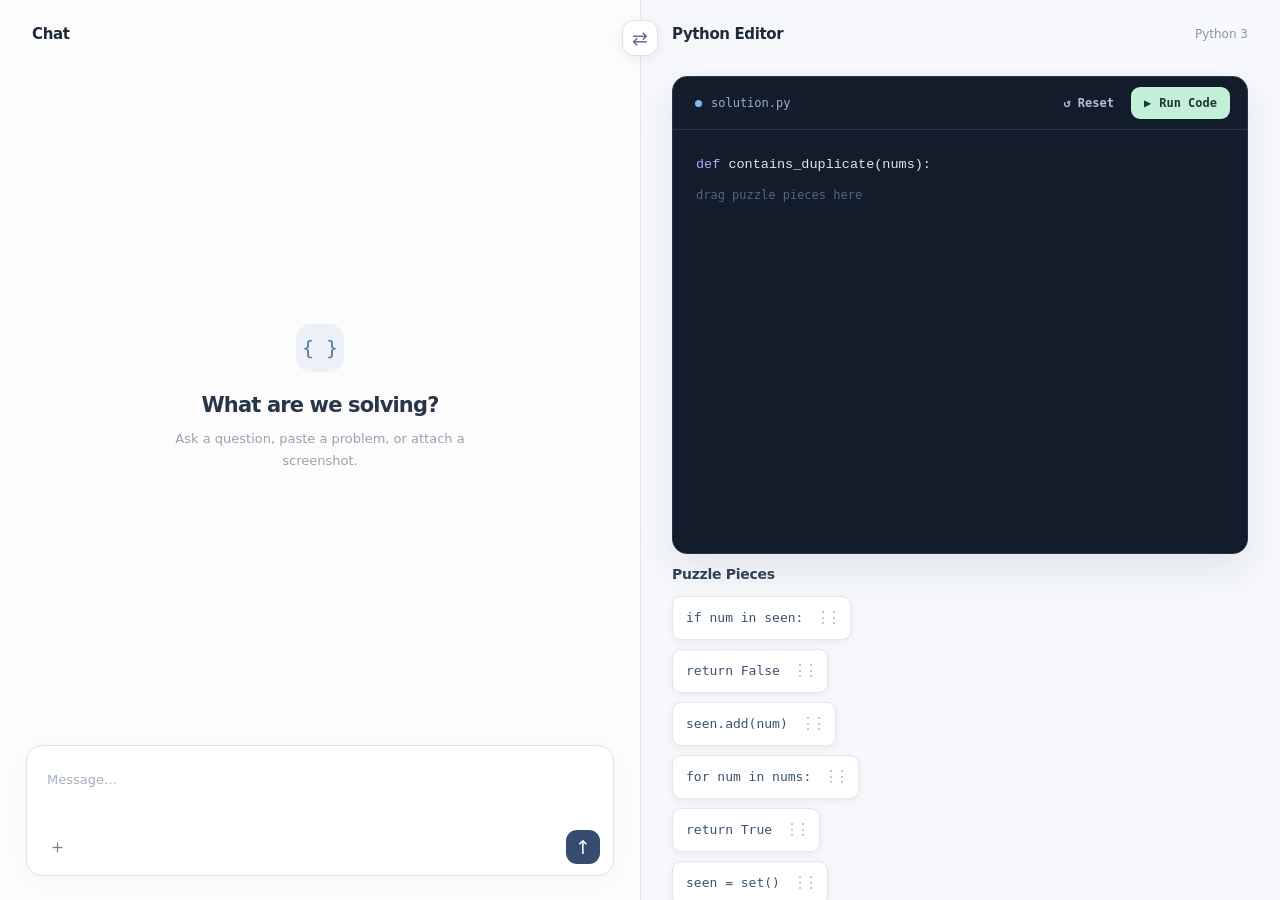
==== index.html @ e32620cf "Close the unused gap above Puzzle Pieces" ====
<!doctype html>
<html lang="en">
<head>
  <meta charset="utf-8">
  <meta name="viewport" content="width=device-width, initial-scale=1">
  <meta name="theme-color" content="#f7f8fa">
  <meta name="description" content="A minimal Python reconstruction puzzle with chat and a runnable editor.">
  <title>DSA Puzzle</title>
  <style>
    :root{font-family:Inter,ui-sans-serif,system-ui,-apple-system,BlinkMacSystemFont,"Segoe UI",sans-serif;color:#202b3a;background:#f8fafc;font-synthesis:none}
    *{box-sizing:border-box}html,body{margin:0;width:100%;height:100%;overflow:hidden}button,textarea{font:inherit}button{cursor:pointer}
    .app{position:relative;display:grid;grid-template-columns:minmax(0,1fr) minmax(0,1fr);height:100dvh;width:100%;isolation:isolate}
    .app:before{content:"";position:absolute;left:50%;top:0;bottom:0;width:1px;background:#e3e8ef;z-index:2;pointer-events:none}
    .pane{display:flex;flex-direction:column;min-height:0;min-width:0;overflow:hidden}
    .chat-pane{background:#fcfcfd;order:1}.work-pane{background:#f6f8fb;order:2}
    .app.swapped .chat-pane{order:2}.app.swapped .work-pane{order:1}
    .pane-header{height:68px;min-height:68px;display:flex;align-items:center;justify-content:space-between;padding:0 32px;gap:12px}
    .heading{font-weight:650;font-size:15px;letter-spacing:-.025em}.muted{color:#8a96a8;font-size:12px}
    .connection{display:flex;align-items:center;gap:7px;color:#97a0ad;font-size:12px}
    .connection:before{content:"";width:6px;height:6px;border-radius:50%;background:#c6ccd5}
    .swap-btn{position:absolute;top:20px;left:50%;transform:translateX(-50%);width:36px;height:36px;z-index:4;display:grid;place-items:center;background:#fff;color:#64748b;border:1px solid #dbe2ea;border-radius:12px;box-shadow:0 3px 12px #16294a12;font-size:19px;line-height:1;transition:background .15s,transform .15s}
    .swap-btn:hover{background:#eef3fb;transform:translateX(-50%) scale(1.06)}.swap-btn:focus-visible,.piece:focus-visible,.icon-btn:focus-visible,.run-btn:focus-visible{outline:3px solid #9abefa;outline-offset:3px}
    .chat-log{flex:1;min-height:0;overflow-y:auto;display:flex;flex-direction:column;padding:24px 32px 18px;gap:16px}
    .chat-empty{margin:auto;text-align:center;color:#667489;max-width:310px;padding-bottom:24px}
    .chat-empty .mark{margin:0 auto 20px;width:48px;height:48px;display:grid;place-items:center;border-radius:15px;background:#edf2f9;color:#5877a6;font-family:ui-monospace,SFMono-Regular,Consolas,monospace;font-size:20px}
    .chat-empty h1{font-size:21px;line-height:1.3;color:#293548;letter-spacing:-.04em;font-weight:650;margin:0 0 9px}.chat-empty p{margin:0;font-size:13px;line-height:1.65;color:#98a2af}
    .message{max-width:87%;align-self:flex-end;border-radius:15px 15px 4px 15px;background:#eaf0f9;padding:12px 15px;color:#26364a;font-size:13px;line-height:1.55;white-space:pre-wrap;overflow-wrap:anywhere}
    .message img{display:block;width:100%;max-width:310px;max-height:250px;object-fit:contain;border-radius:9px;margin-top:8px}
    .message img:first-child{margin-top:0}.chat-note{align-self:center;text-align:center;color:#98a3b1;font-size:12px;line-height:1.5;max-width:300px;margin-top:5px}
    .composer-wrap{padding:0 26px 24px}.composer{border:1px solid #e0e5ed;background:#fff;border-radius:16px;box-shadow:0 4px 24px #1d314a08;padding:10px}
    .composer textarea{resize:none;border:0;outline:0;background:transparent;width:100%;padding:8px 10px;min-height:64px;max-height:180px;line-height:1.6;font-size:13px;color:#263344}
    .composer textarea::placeholder{color:#a5afbd}.composer-actions{display:flex;justify-content:space-between;align-items:center;padding:0 3px 1px}
    .icon-btn{display:grid;place-items:center;border:0;background:transparent;color:#718096;width:34px;height:34px;border-radius:10px;font-size:19px}
    .icon-btn:hover{background:#f1f4f8}.send-btn{background:#364d72;color:white;border-radius:11px}.send-btn:hover{background:#2a4163}
    .attachments{display:flex;align-items:center;gap:8px;margin:0 4px 6px;font-size:12px;color:#6c7887}
    .attachment-thumb{width:32px;height:32px;object-fit:cover;border-radius:6px;border:1px solid #e0e6ef}.attachment-name{overflow:hidden;white-space:nowrap;text-overflow:ellipsis;max-width:200px}
    .remove-attachment{border:0;background:#eff2f6;color:#738196;width:23px;height:23px;border-radius:8px}
    .work-scroll{overflow-y:auto;min-height:0;flex:1;padding:8px 32px 30px}
    .editor-shell{border-radius:15px;overflow:hidden;border:1px solid #26364c;background:#121c2b;box-shadow:0 16px 36px #1c304618}
    .editor-top{height:53px;border-bottom:1px solid #283449;display:flex;align-items:center;justify-content:space-between;padding:0 17px 0 22px;color:#9eafc7;font-family:ui-monospace,SFMono-Regular,Consolas,monospace;font-size:12px}
    .editor-title{display:flex;align-items:center;gap:9px}.file-dot{width:7px;height:7px;border-radius:50%;background:#88b9e8}
    .run-btn{border:0;display:flex;align-items:center;gap:8px;background:#c4f0d9;color:#173d2b;border-radius:9px;padding:9px 13px;font-family:inherit;font-size:12px;font-weight:700}
    .run-btn:hover{background:#a6e7c5}.run-btn:disabled{opacity:.7;cursor:wait}
    .editor-area{height:clamp(300px,47vh,620px);min-height:260px;position:relative;background:#121c2b}
    .code-font{font:13.5px/26px ui-monospace,SFMono-Regular,Menlo,Consolas,"Liberation Mono",monospace;tab-size:4;letter-spacing:0}
    .highlight,.editor-input{position:absolute;inset:0;margin:0;padding:21px 23px;border:0;width:100%;height:100%;white-space:pre;overflow:auto}
    .highlight{pointer-events:none;color:#dce6f5;scrollbar-width:none}.highlight::-webkit-scrollbar{display:none}
    .editor-input{z-index:1;resize:none;background:transparent;outline:none;color:transparent;-webkit-text-fill-color:transparent;caret-color:#f8fbff;overflow-wrap:normal}
    .editor-input::selection{background:#647da67a}.editor-area.drag-over{background:#192b42}
    .editor-area.drag-over:after{content:"Drop to insert line";position:absolute;right:18px;bottom:16px;border-radius:8px;background:#35557c;color:#e9f2ff;font-size:11px;padding:7px 10px;z-index:3;pointer-events:none}
    .drop-guide{position:absolute;left:23px;right:23px;height:2px;background:#8bd9f7;box-shadow:0 0 8px #8bd9f7a0;z-index:3;pointer-events:none;display:none}
    .token-keyword{color:#b9a1fd}.token-constant{color:#f6b973}.token-function{color:#86d6ef}.token-string{color:#a7dbaf}.token-comment{color:#667c98}.token-number{color:#e5bc7d}
    .feedback{min-height:24px;margin:16px 2px 5px;color:#768397;font-size:12px;line-height:1.5;white-space:pre-wrap;overflow-wrap:anywhere}
    .feedback:empty{min-height:0;margin:0}
    .feedback.success{color:#1b825a}.feedback.failure{color:#ba5360}.feedback.loading{color:#54769a}
    .bank{margin-top:12px}.bank-heading{display:flex;align-items:baseline;gap:10px;justify-content:space-between;margin-bottom:14px}
    .bank-heading h2{font-size:14px;font-weight:650;letter-spacing:-.02em;margin:0;color:#304159}.bank-count{font-size:11px;color:#98a3b2}
    .pieces{display:flex;flex-direction:column;align-items:flex-start;gap:9px;min-height:16px}
    .piece{width:auto;max-width:100%;display:flex;align-items:center;text-align:left;gap:12px;border:1px solid #e1e7ef;background:#fff;color:#3b536f;border-radius:9px;padding:10px 13px;font:13px/22px ui-monospace,SFMono-Regular,Menlo,Consolas,monospace;box-shadow:0 2px 6px #1e2f4610;cursor:grab;transition:border-color .1s,box-shadow .1s;touch-action:manipulation}
    /* Keep drag grips toward the outer edge of the viewport as the panes swap. */
    .app:not(.swapped) .pieces .piece{flex-direction:row-reverse}
    .app.swapped .pieces .piece{flex-direction:row}
    .piece:hover{border-color:#95b1d2;box-shadow:0 3px 10px #1e2f4618}.piece:active{cursor:grabbing}.piece.dragging{opacity:.35}
    .grip{color:#b4becc;font-size:16px;letter-spacing:-5px;flex:0 0 15px}.piece-code{white-space:pre;overflow-x:auto;scrollbar-width:thin;min-width:0}
    .bank-empty{font-size:12px;color:#9aa6b5;padding:8px 0}
    @media(max-width:750px){.app{grid-template-columns:minmax(0,1fr);grid-template-rows:1fr 1fr}.app:before{top:50%;bottom:auto;left:0;right:0;width:auto;height:1px}.pane{min-height:0}.chat-pane{order:1}.work-pane{order:2}.app.swapped .chat-pane{order:2}.app.swapped .work-pane{order:1}.swap-btn{top:50%;left:50%;transform:translate(-50%,-50%);font-size:17px}.swap-btn:hover{transform:translate(-50%,-50%) scale(1.06)}.pane-header{height:52px;min-height:52px;padding:0 19px}.chat-log{padding:12px 18px}.chat-empty{padding:12px 0}.composer-wrap{padding:0 15px 13px}.composer textarea{min-height:42px}.work-scroll{padding:6px 17px 20px}.editor-area{height:260px}.connection{font-size:10px}}
    @media(prefers-reduced-motion:reduce){*{transition:none!important}}

    /* Read-only reconstruction editor; pieces are movable on mouse and touch. */
    .editor-actions{display:flex;align-items:center;gap:12px}
    .reset-btn{font-size:12px;font-weight:600;color:#b3c1d3;border:0;border-radius:8px;background:transparent;padding:8px 5px}
    .reset-btn:hover{color:#ecf3ff;background:#2b3c54}
    .editor-area{overflow:auto;overscroll-behavior:contain;touch-action:pan-y}
    .code-stack{padding:20px 23px;min-height:100%}
    .fixed-line,.assembled-line{height:30px;line-height:30px;white-space:pre}
    .fixed-line{color:#dce6f5;user-select:none}
    .assembled-line{width:max-content;max-width:none;min-width:0;padding:0 6px;border-radius:6px;cursor:grab;user-select:none;-webkit-user-select:none;-webkit-touch-callout:none;touch-action:none;color:#dce6f5;box-sizing:content-box}
    .assembled-line:hover,.assembled-line:focus-visible{background:#25374e;outline:none}
    .assembled-line:active{cursor:grabbing}
    .assembled-line.drag-source{opacity:.27}
    .assembled-line .code-text{display:inline-block;pointer-events:none}
    .editor-landing{font:12px/30px ui-monospace,SFMono-Regular,Menlo,Consolas,monospace;color:#536780;min-height:30px;user-select:none}
    .editor-landing.has-lines{color:transparent}
    .drop-guide{left:21px;right:21px;border-radius:2px;z-index:3}
    .indent-guide{position:absolute;top:0;bottom:0;width:0;border-left:2px dashed #8bd9f7;filter:drop-shadow(0 0 3px #8bd9f790);pointer-events:none;display:none;z-index:3}
    .piece{touch-action:none;user-select:none;-webkit-user-select:none;-webkit-touch-callout:none}
    .drag-ghost{position:fixed;z-index:1000;pointer-events:none;padding:7px 12px;border:1px solid #9bb6d6;border-radius:8px;background:#f8fbff;color:#334e6d;font:13px/22px ui-monospace,SFMono-Regular,Menlo,Consolas,monospace;white-space:pre;box-shadow:0 12px 30px #18283e30;max-width:85vw;overflow:hidden}
    .reset-btn:focus-visible,.assembled-line:focus-visible{outline:2px solid #a9d6fd;outline-offset:1px}
    @media(max-width:750px){.code-stack{padding:17px 16px}.editor-landing{font-size:11px}.editor-actions{gap:5px}.reset-btn{padding:7px 3px}}
  </style>
</head>
<body>
  <main class="app" id="app">
    <section class="pane chat-pane" aria-label="Chat">
      <header class="pane-header"><span class="heading">Chat</span></header>
      <div class="chat-log" id="chat-log" aria-live="polite">
        <div class="chat-empty" id="chat-empty">
          <div class="mark">{ }</div>
          <h1>What are we solving?</h1>
          <p>Ask a question, paste a problem, or attach a screenshot.</p>
        </div>
      </div>
      <div class="composer-wrap">
        <form class="composer" id="chat-form">
          <div class="attachments" id="attachments" hidden></div>
          <textarea id="chat-input" rows="2" placeholder="Message…" aria-label="Chat message"></textarea>
          <div class="composer-actions">
            <div><button type="button" class="icon-btn" id="attach-btn" aria-label="Attach an image" title="Attach an image">＋</button><input id="image-input" type="file" accept="image/*" hidden></div>
            <button class="icon-btn send-btn" type="submit" aria-label="Send message" title="Send message">↑</button>
          </div>
        </form>
      </div>
    </section>
    <section class="pane work-pane" aria-label="Python workspace">
      <header class="pane-header"><span class="heading">Python Editor</span><span class="muted">Python 3</span></header>
      <div class="work-scroll" id="work-scroll">
        <div class="editor-shell">
          <div class="editor-top">
            <span class="editor-title"><span class="file-dot"></span>solution.py</span>
            <div class="editor-actions"><button class="reset-btn" id="reset-btn" type="button" title="Return all lines to the puzzle bank">↺ Reset</button><button class="run-btn" id="run-btn" type="button"><span aria-hidden="true">▶</span> Run Code</button></div>
          </div>
          <div class="editor-area" id="editor-area" aria-label="Read-only Python puzzle assembly">
            <div class="code-stack" id="code-stack">
              <div class="fixed-line code-font" id="fixed-line"></div>
              <div class="assembled-lines" id="assembled-lines" role="list" aria-label="Placed Python lines"></div>
              <div class="editor-landing" id="editor-landing">drag puzzle pieces here</div>
            </div>
            <div class="drop-guide" id="drop-guide" aria-hidden="true"></div>
            <div class="indent-guide" id="indent-guide" aria-hidden="true"></div>
          </div>
        </div>
        <div class="feedback" id="feedback" role="status" aria-live="polite"></div>
        <section class="bank" aria-label="Puzzle pieces">
          <div class="bank-heading"><h2>Puzzle Pieces</h2></div>
          <div class="pieces" id="pieces"></div>
        </section>
      </div>
    </section>
    <button class="swap-btn" id="swap-btn" type="button" aria-label="Swap chat and editor sides" title="Swap sides">⇄</button>
  </main>
  <script>
  (function(){
    "use strict";
    var $ = function(id){return document.getElementById(id);};
    var app=$("app"), area=$("editor-area"), bank=$("pieces");
    var fixed=$("fixed-line"), board=$("assembled-lines"), landing=$("editor-landing"), guide=$("drop-guide"), indentGuide=$("indent-guide"), stack=$("code-stack");
    var feedback=$("feedback"), workScroll=$("work-scroll");
    var signature="def contains_duplicate(nums):";
    var pieces=[
      {id:0,text:"        if num in seen:"},
      {id:1,text:"    return False"},
      {id:2,text:"        seen.add(num)"},
      {id:3,text:"    for num in nums:"},
      {id:4,text:"            return True"},
      {id:5,text:"    seen = set()"}
    ];
    var placed=[], indents={}, active=null, ghost=null, scrollFrame=null, firstTouchRow=null;
    var runWorker=null, timeout=null, runId=0;
    var tests=[
      {args:[[1,2,3,1]],expected:true},
      {args:[[1,2,3,4]],expected:false},
      {args:[[]],expected:false},
      {args:[[5,5]],expected:true},
      {args:[[-1,0,-1]],expected:true},
      {args:[[0]],expected:false}
    ];
    var editor={get value(){return signature+"\n"+placed.map(function(id){return " ".repeat(4*indentLevel(id))+pieceById(id).text.trimStart();}).join("\n");}};
    function pieceById(id){return pieces.find(function(p){return p.id===id;});}
    function defaultIndent(id){return (pieceById(id).text.match(/^ */)[0].length/4)|0;}
    function indentLevel(id){return indents[id]===undefined?defaultIndent(id):indents[id];}
    function indentStep(){var rect=stack.getBoundingClientRect(),style=getComputedStyle(fixed);
      var probe=document.createElement("span");probe.textContent="    ";probe.style.font=style.font;probe.style.whiteSpace="pre";probe.style.position="absolute";probe.style.visibility="hidden";stack.appendChild(probe);var width=probe.getBoundingClientRect().width;probe.remove();return width||32.5;}
    function codeOrigin(){return stack.getBoundingClientRect().left+parseFloat(getComputedStyle(stack).paddingLeft);}
    function snappedLevel(x,offset){return Math.max(1,Math.min(8,Math.round((x-offset-codeOrigin())/indentStep())));}
    function escapeHTML(s){return String(s).replace(/[&<>"']/g,function(c){return {"&":"&amp;","<":"&lt;",">":"&gt;",'"':"&quot;","'":"&#39;"}[c];});}
    var pythonTokens=/(#[^\n]*|"(?:\\.|[^"\\])*"|'(?:\\.|[^'\\])*'|\b(?:def|return|if|else|elif|for|while|in|not|and|or|pass|import|from|as|break|continue)\b|\b(?:True|False|None)\b|\b(?:set|range|len|print|enumerate|max|min|list|dict)\b|\b\d+\b)/g;
    function colorize(src){
      var out="",pos=0,match;
      pythonTokens.lastIndex=0;
      while((match=pythonTokens.exec(src))!==null){
        out+=escapeHTML(src.slice(pos,match.index));
        var token=match[0],kind=token[0]==="#"?"comment":token[0]==="'"||token[0]==='"'?"string":/^\d/.test(token)?"number":/^(True|False|None)$/.test(token)?"constant":/^(set|range|len|print|enumerate|max|min|list|dict)$/.test(token)?"function":"keyword";
        out+='<span class="token-'+kind+'">'+escapeHTML(token)+'</span>';pos=match.index+token.length;
      }
      return out+escapeHTML(src.slice(pos));
    }
    function setFeedback(message,kind){feedback.textContent=message;feedback.className="feedback"+(kind?" "+kind:"");}
    function renderBoard(){
      fixed.innerHTML=colorize(signature);board.replaceChildren();
      placed.forEach(function(id,i){
        var piece=pieceById(id),line=document.createElement("div");
        line.className="assembled-line code-font";line.dataset.id=id;line.setAttribute("role","listitem");
        line.style.marginLeft=(4*indentLevel(id))+"ch";
        line.setAttribute("tabindex","0");line.setAttribute("aria-label","Python line "+(i+1)+": "+piece.text.trim()+". Drag to reorder and adjust indentation, right click or press Delete to return to bank.");
        var content=document.createElement("span");content.className="code-text";content.innerHTML=colorize(piece.text.trimStart());
        line.appendChild(content);
        line.addEventListener("pointerdown",function(e){prepareDrag(e,"editor",id);});
        line.addEventListener("contextmenu",function(e){e.preventDefault();cancelDrag();returnPiece(id);});
        line.addEventListener("keydown",function(e){
          var index=placed.indexOf(id);
          if(e.key==="Delete"||e.key==="Backspace"){e.preventDefault();returnPiece(id);}
          else if(e.key==="ArrowUp"&&index>0){e.preventDefault();movePiece(id,index-1);focusPiece(id);}
          else if(e.key==="ArrowDown"&&index<placed.length-1){e.preventDefault();movePiece(id,index+1);focusPiece(id);}
        });
        board.appendChild(line);
      });
      landing.classList.toggle("has-lines",placed.length>0);
      bank.replaceChildren();
      var remaining=pieces.filter(function(p){return !placed.includes(p.id);});
      remaining.forEach(function(piece){
        var btn=document.createElement("button");btn.type="button";btn.className="piece";
        btn.setAttribute("aria-label","Drag "+piece.text.trim()+" into the editor");
        var grip=document.createElement("span");grip.className="grip";grip.textContent="⋮⋮";grip.setAttribute("aria-hidden","true");
        var label=document.createElement("span");label.className="piece-code";label.textContent=piece.text.trimStart();
        btn.append(grip,label);
        btn.addEventListener("pointerdown",function(e){prepareDrag(e,"bank",piece.id);});
        // Placement requires a drag (mouse) or touch-and-hold drag (mobile).
        bank.appendChild(btn);
      });
    }
    function focusPiece(id){var line=board.querySelector('[data-id="'+id+'"]');if(line)line.focus();}
    function movePiece(id,index,level){
      var had=placed.includes(id),rest=placed.filter(function(p){return p!==id;});
      if(!had&&rest.length===placed.length&& !pieces.some(function(p){return p.id===id;}))return;
      rest.splice(Math.max(0,Math.min(index,rest.length)),0,id);
      placed=rest;if(level!==undefined)indents[id]=level;renderBoard();setFeedback("","");
    }
    function returnPiece(id){
      if(!placed.includes(id))return;
      placed=placed.filter(function(p){return p!==id;});delete indents[id];renderBoard();setFeedback("","");
    }
    function resetPuzzle(){
      cancelDrag();
      if(runWorker){runWorker.terminate();runWorker=null;clearTimeout(timeout);runId++;$("run-btn").disabled=false;$("run-btn").textContent="▶ Run Code";}
      placed=[];indents={};renderBoard();setFeedback("All pieces returned to the bank.","");
    }
    function over(element,x,y){
      var r=element.getBoundingClientRect();return x>=r.left&&x<=r.right&&y>=r.top&&y<=r.bottom;
    }
    function insertIndex(y,excludingId){
      var rows=Array.from(board.children).filter(function(el){return Number(el.dataset.id)!==excludingId;});
      var index=0;for(var i=0;i<rows.length;i++){var r=rows[i].getBoundingClientRect();if(y>=r.top+r.height/2)index++;}
      return index;
    }
    function hideGuides(){
      guide.style.display="none";indentGuide.style.display="none";area.classList.remove("drag-over");
    }
    function showGuide(y,source,id){
      if(!over(area,active.x,active.y)){hideGuides();return;}
      var index=insertIndex(y,source==="editor"?id:null);
      var rows=Array.from(board.children).filter(function(el){return Number(el.dataset.id)!==(source==="editor"?id:null);});
      var anchor=rows[index];
      var top=anchor?anchor.getBoundingClientRect().top:rows.length?rows[rows.length-1].getBoundingClientRect().bottom:fixed.getBoundingClientRect().bottom;
      var rect=area.getBoundingClientRect();
      var level=snappedLevel(active.x,active.grabOffset);
      var targetX=codeOrigin()+level*indentStep();
      /* Both guides intersect exactly at the snapped column and insertion row. */
      guide.style.top=(top-rect.top+area.scrollTop)+"px";
      guide.style.left=(targetX-rect.left+area.scrollLeft)+"px";
      guide.style.right="10px";guide.style.display="block";
      indentGuide.style.left=(targetX-rect.left+area.scrollLeft)+"px";
      indentGuide.style.display="block";
      area.classList.add("drag-over");
    }
    function updateGhost(){
      if(!active||!active.started)return;
      ghost.style.left=(active.x-active.grabOffset)+"px";
      ghost.style.top=(active.y-12)+"px";
      showGuide(active.y,active.source,active.id);
    }
    function dragAutoscroll(){
      scrollFrame=null;if(!active||!active.started)return;
      var r=workScroll.getBoundingClientRect(),y=active.y;
      if(y>=r.top&&y<r.top+56)workScroll.scrollTop-=12;
      else if(y<=r.bottom&&y>r.bottom-56)workScroll.scrollTop+=12;
      updateGhost();scrollFrame=requestAnimationFrame(dragAutoscroll);
    }
    function beginDrag(){
      if(!active||active.started)return;
      active.started=true;ghost=document.createElement("div");ghost.className="drag-ghost";
      ghost.textContent=pieceById(active.id).text.trimStart();document.body.appendChild(ghost);
      if(active.source==="editor"){var src=board.querySelector('[data-id="'+active.id+'"]');if(src)src.classList.add("drag-source");}
      updateGhost();scrollFrame=requestAnimationFrame(dragAutoscroll);
    }
    function cancelDrag(){
      if(active&&active.timer)clearTimeout(active.timer);
      active=null;if(scrollFrame!==null){cancelAnimationFrame(scrollFrame);scrollFrame=null;}
      if(ghost){ghost.remove();ghost=null;}
      board.querySelectorAll(".drag-source").forEach(function(el){el.classList.remove("drag-source");});
      hideGuides();
    }
    function prepareDrag(e,source,id){
      if(e.button!==0||e.isPrimary===false||active)return;
      if(e.pointerType==="mouse")e.preventDefault();
      var grabOffset;
      if(source==="editor"){grabOffset=e.clientX-e.currentTarget.getBoundingClientRect().left;}
      else{
        var label=e.currentTarget.querySelector(".piece-code");
        grabOffset=e.clientX-label.getBoundingClientRect().left;
      }
      var width=pieceById(id).text.trimStart().length*(indentStep()/4);
      grabOffset=Math.max(0,Math.min(width,grabOffset));
      active={pointerId:e.pointerId,source:source,id:id,pointerType:e.pointerType,grabOffset:grabOffset,
        sx:e.clientX,sy:e.clientY,x:e.clientX,y:e.clientY,started:false,timer:null};
      if(e.currentTarget.setPointerCapture)try{e.currentTarget.setPointerCapture(e.pointerId);}catch(_){}
      if(e.pointerType==="touch")active.timer=setTimeout(function(){beginDrag();},180);
    }
    window.addEventListener("pointermove",function(e){
      if(!active||e.pointerId!==active.pointerId)return;
      active.x=e.clientX;active.y=e.clientY;
      var distance=Math.hypot(e.clientX-active.sx,e.clientY-active.sy);
      if(!active.started){
        if(active.pointerType==="touch"&&distance>14){cancelDrag();return;}
        if(active.pointerType!=="touch"&&distance>4)beginDrag();
      }
      if(active&&active.started){e.preventDefault();updateGhost();}
    },{passive:false});
    window.addEventListener("pointerup",function(e){
      if(!active||e.pointerId!==active.pointerId)return;
      var snapshot=active,wasDragging=snapshot.started,x=e.clientX,y=e.clientY;
      var inEditor=over(area,x,y),inBank=over(bank,x,y);
      var index=inEditor?insertIndex(y,snapshot.source==="editor"?snapshot.id:null):null;
      var level=inEditor?snappedLevel(x,snapshot.grabOffset):null;
      cancelDrag();
      if(!wasDragging)return;
      if(inEditor)movePiece(snapshot.id,index,level);
      else if(snapshot.source==="editor"&&inBank)returnPiece(snapshot.id);
    });
    window.addEventListener("pointercancel",function(e){if(active&&e.pointerId===active.pointerId)cancelDrag();});
    window.addEventListener("blur",cancelDrag);
    /* Two-finger tap anywhere with the first finger resting on a placed line returns that line. */
    document.addEventListener("touchstart",function(e){
      if(e.touches.length===1){
        var t=e.touches[0],el=document.elementFromPoint(t.clientX,t.clientY);
        var row=el&&el.closest(".assembled-line");
        firstTouchRow=row?Number(row.dataset.id):null;
      }else if(e.touches.length>=2&&firstTouchRow!==null){
        var id=firstTouchRow;firstTouchRow=null;cancelDrag();returnPiece(id);e.preventDefault();
      }
    },{capture:true,passive:false});
    document.addEventListener("touchend",function(e){if(e.touches.length===0)firstTouchRow=null;},{passive:true});
    $("reset-btn").addEventListener("click",resetPuzzle);
    $("swap-btn").addEventListener("click",function(){app.classList.toggle("swapped");});
    renderBoard();
    var pendingImage=null, pendingURL=null;
    var imageInput=$("image-input"),attachments=$("attachments");
    $("attach-btn").addEventListener("click",function(){imageInput.click();});
    imageInput.addEventListener("change",function(){
      var file=imageInput.files&&imageInput.files[0];if(!file)return;
      if(!file.type.startsWith("image/")){setFeedback("Please choose an image file.","failure");return;}
      if(pendingURL)URL.revokeObjectURL(pendingURL);
      pendingImage=file;pendingURL=URL.createObjectURL(file);
      attachments.hidden=false;attachments.replaceChildren();
      var thumb=document.createElement("img");thumb.src=pendingURL;thumb.alt="Attached image";thumb.className="attachment-thumb";
      var name=document.createElement("span");name.className="attachment-name";name.textContent=file.name;
      var remove=document.createElement("button");remove.type="button";remove.className="remove-attachment";remove.textContent="×";remove.setAttribute("aria-label","Remove image");
      remove.addEventListener("click",function(){clearAttachment();});
      attachments.append(thumb,name,remove);
    });
    function clearAttachment(){pendingImage=null;pendingURL=null;imageInput.value="";attachments.replaceChildren();attachments.hidden=true;}
    var input=$("chat-input"),chat=$("chat-log"),notified=false;
    input.addEventListener("keydown",function(e){if(e.key==="Enter"&&!e.shiftKey){e.preventDefault();$("chat-form").requestSubmit();}});
    $("chat-form").addEventListener("submit",function(e){
      e.preventDefault();var text=input.value.trim();if(!text&&!pendingImage)return;
      $("chat-empty")?.remove();
      var bubble=document.createElement("div");bubble.className="message";
      if(text){var body=document.createElement("div");body.textContent=text;bubble.appendChild(body);}
      if(pendingImage){var photo=document.createElement("img");photo.src=pendingURL;photo.alt=pendingImage.name;bubble.appendChild(photo);}
      chat.appendChild(bubble);input.value="";clearAttachment();
      if(!notified){var note=document.createElement("p");note.className="chat-note";note.textContent="Chat is a placeholder. AI responses will work after the API is connected.";chat.appendChild(note);notified=true;}
      chat.scrollTop=chat.scrollHeight;input.focus();
    });
    function runCode(){
      if(runWorker)return;
      var button=$("run-btn");button.disabled=true;button.textContent="Running…";setFeedback("Starting Python. The first run may download its runtime.","loading");
      var id=++runId,worker;
      try{worker=new Worker("./game/py-worker.js");}catch(err){button.disabled=false;button.textContent="▶ Run Code";setFeedback("Could not start Python. Open the app on GitHub Pages over HTTPS.","failure");return;}
      runWorker=worker;
      function finish(){
        if(runWorker!==worker)return false;
        clearTimeout(timeout);worker.terminate();runWorker=null;button.disabled=false;button.textContent="▶ Run Code";return true;
      }
      timeout=setTimeout(function(){if(finish())setFeedback("Execution timed out. Check for an infinite loop, or retry after the runtime loads.","failure");},60000);
      worker.onerror=function(){if(finish())setFeedback("Python could not load. Check your connection and use the hosted HTTPS version.","failure");};
      worker.onmessage=function(e){
        if(e.data.id!==id||!finish())return;
        if(!e.data.ok){setFeedback("Runtime error: "+e.data.error,"failure");return;}
        var output=e.data.output;
        if(output.error){setFeedback(output.error,"failure");return;}
        var passed=0,firstFailure=null;
        tests.forEach(function(test,i){
          var got=output.results[i]||{value:null,error:"No result"};
          var ok=!got.error&&JSON.stringify(got.value)===JSON.stringify(test.expected);
          if(ok)passed++;
          else if(!firstFailure)firstFailure="Input: "+JSON.stringify(test.args)+"\nExpected: "+JSON.stringify(test.expected)+"\nReceived: "+(got.error||JSON.stringify(got.value));
        });
        if(passed===tests.length)setFeedback("✓ All "+tests.length+" tests passed.","success");
        else setFeedback(passed+"/"+tests.length+" tests passed.\n"+firstFailure,"failure");
      };
      worker.postMessage({id:id,code:editor.value,fn:"contains_duplicate",tests:tests.map(function(t){return {args:t.args};})});
    }
    $("run-btn").addEventListener("click",runCode);

  })();
  </script>
</body>
</html>
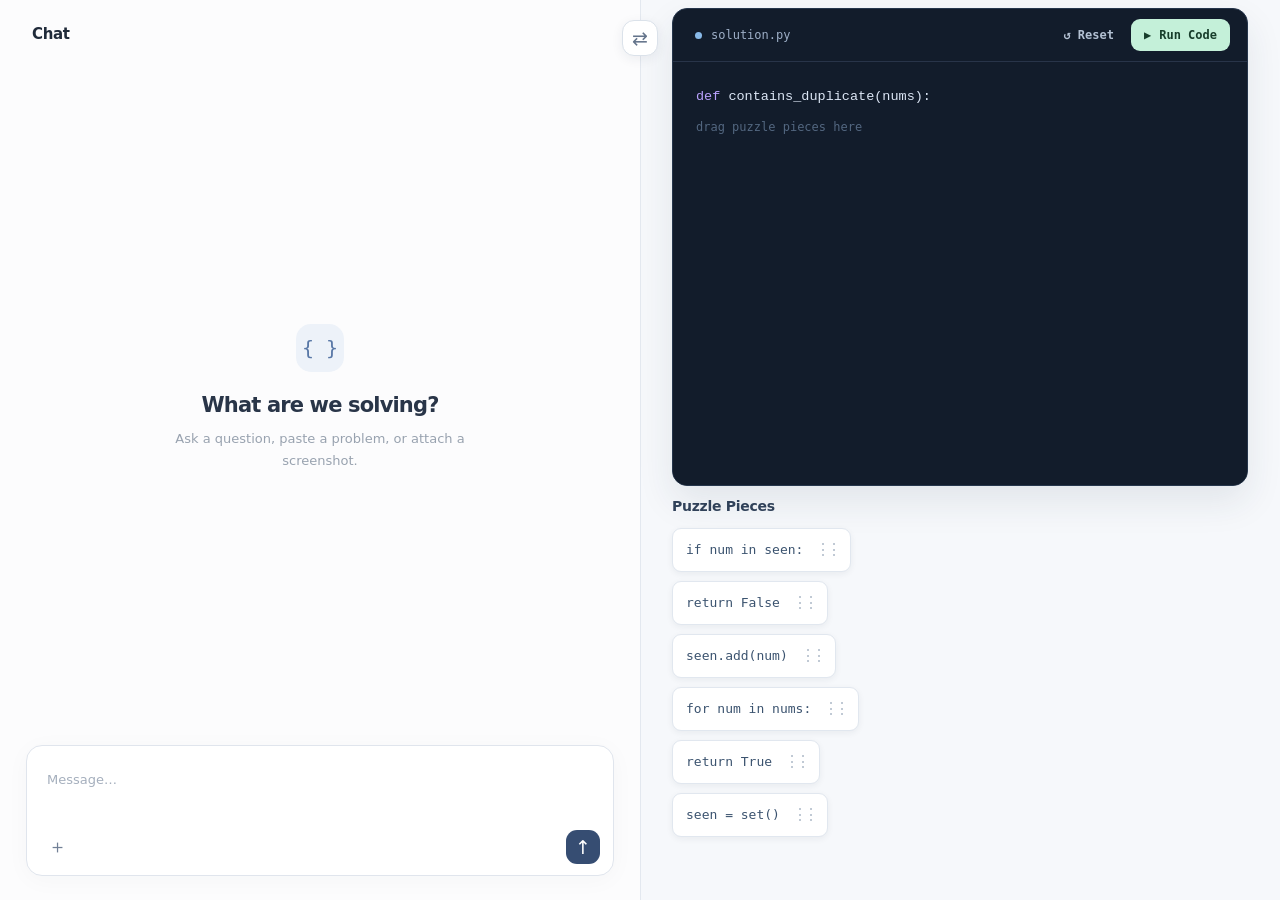
==== commit 0206f4c0: "Remove the header above the Python editor" ====
--- a/index.html
+++ b/index.html
@@ -112,7 +112,6 @@
       </div>
     </section>
     <section class="pane work-pane" aria-label="Python workspace">
-      <header class="pane-header"><span class="heading">Python Editor</span><span class="muted">Python 3</span></header>
       <div class="work-scroll" id="work-scroll">
         <div class="editor-shell">
           <div class="editor-top">
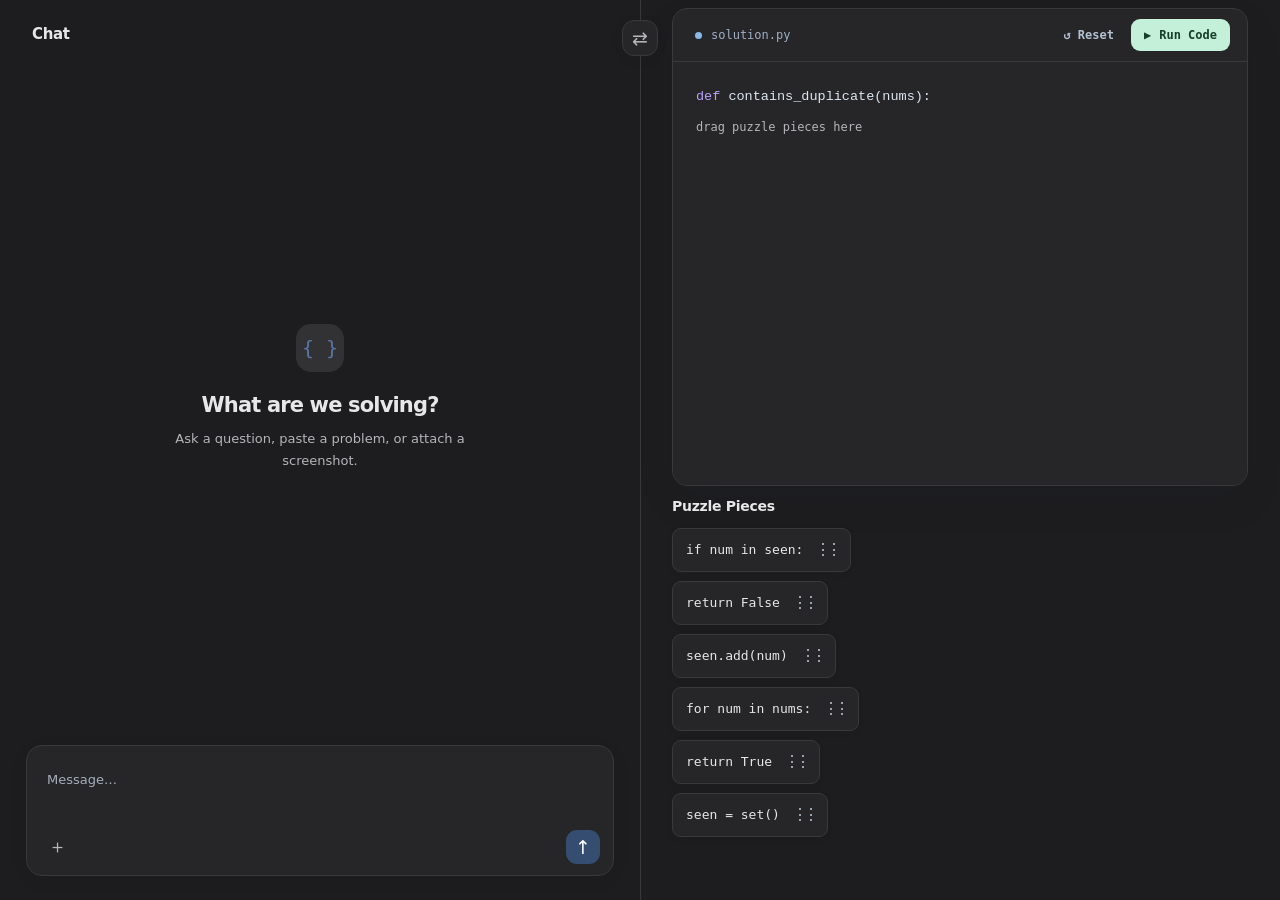
==== commit 083d8da4: "Use charcoal backgrounds throughout the puzzle workspace" ====
--- a/index.html
+++ b/index.html
@@ -3,60 +3,60 @@
 <head>
   <meta charset="utf-8">
   <meta name="viewport" content="width=device-width, initial-scale=1">
-  <meta name="theme-color" content="#f7f8fa">
+  <meta name="theme-color" content="#1d1c1e">
   <meta name="description" content="A minimal Python reconstruction puzzle with chat and a runnable editor.">
   <title>DSA Puzzle</title>
   <style>
-    :root{font-family:Inter,ui-sans-serif,system-ui,-apple-system,BlinkMacSystemFont,"Segoe UI",sans-serif;color:#202b3a;background:#f8fafc;font-synthesis:none}
+    :root{color-scheme:dark;font-family:Inter,ui-sans-serif,system-ui,-apple-system,BlinkMacSystemFont,"Segoe UI",sans-serif;color:#e7e6e8;background:#1d1c1e;font-synthesis:none}
     *{box-sizing:border-box}html,body{margin:0;width:100%;height:100%;overflow:hidden}button,textarea{font:inherit}button{cursor:pointer}
     .app{position:relative;display:grid;grid-template-columns:minmax(0,1fr) minmax(0,1fr);height:100dvh;width:100%;isolation:isolate}
-    .app:before{content:"";position:absolute;left:50%;top:0;bottom:0;width:1px;background:#e3e8ef;z-index:2;pointer-events:none}
+    .app:before{content:"";position:absolute;left:50%;top:0;bottom:0;width:1px;background:#393939;z-index:2;pointer-events:none}
     .pane{display:flex;flex-direction:column;min-height:0;min-width:0;overflow:hidden}
-    .chat-pane{background:#fcfcfd;order:1}.work-pane{background:#f6f8fb;order:2}
+    .chat-pane{background:#1d1c1e;order:1}.work-pane{background:#1d1c1e;order:2}
     .app.swapped .chat-pane{order:2}.app.swapped .work-pane{order:1}
     .pane-header{height:68px;min-height:68px;display:flex;align-items:center;justify-content:space-between;padding:0 32px;gap:12px}
     .heading{font-weight:650;font-size:15px;letter-spacing:-.025em}.muted{color:#8a96a8;font-size:12px}
     .connection{display:flex;align-items:center;gap:7px;color:#97a0ad;font-size:12px}
     .connection:before{content:"";width:6px;height:6px;border-radius:50%;background:#c6ccd5}
-    .swap-btn{position:absolute;top:20px;left:50%;transform:translateX(-50%);width:36px;height:36px;z-index:4;display:grid;place-items:center;background:#fff;color:#64748b;border:1px solid #dbe2ea;border-radius:12px;box-shadow:0 3px 12px #16294a12;font-size:19px;line-height:1;transition:background .15s,transform .15s}
-    .swap-btn:hover{background:#eef3fb;transform:translateX(-50%) scale(1.06)}.swap-btn:focus-visible,.piece:focus-visible,.icon-btn:focus-visible,.run-btn:focus-visible{outline:3px solid #9abefa;outline-offset:3px}
+    .swap-btn{position:absolute;top:20px;left:50%;transform:translateX(-50%);width:36px;height:36px;z-index:4;display:grid;place-items:center;background:#262527;color:#b7b5b9;border:1px solid #393939;border-radius:12px;box-shadow:0 3px 12px #16294a12;font-size:19px;line-height:1;transition:background .15s,transform .15s}
+    .swap-btn:hover{background:#323133;transform:translateX(-50%) scale(1.06)}.swap-btn:focus-visible,.piece:focus-visible,.icon-btn:focus-visible,.run-btn:focus-visible{outline:3px solid #9abefa;outline-offset:3px}
     .chat-log{flex:1;min-height:0;overflow-y:auto;display:flex;flex-direction:column;padding:24px 32px 18px;gap:16px}
-    .chat-empty{margin:auto;text-align:center;color:#667489;max-width:310px;padding-bottom:24px}
-    .chat-empty .mark{margin:0 auto 20px;width:48px;height:48px;display:grid;place-items:center;border-radius:15px;background:#edf2f9;color:#5877a6;font-family:ui-monospace,SFMono-Regular,Consolas,monospace;font-size:20px}
-    .chat-empty h1{font-size:21px;line-height:1.3;color:#293548;letter-spacing:-.04em;font-weight:650;margin:0 0 9px}.chat-empty p{margin:0;font-size:13px;line-height:1.65;color:#98a2af}
-    .message{max-width:87%;align-self:flex-end;border-radius:15px 15px 4px 15px;background:#eaf0f9;padding:12px 15px;color:#26364a;font-size:13px;line-height:1.55;white-space:pre-wrap;overflow-wrap:anywhere}
+    .chat-empty{margin:auto;text-align:center;color:#b7b5b9;max-width:310px;padding-bottom:24px}
+    .chat-empty .mark{margin:0 auto 20px;width:48px;height:48px;display:grid;place-items:center;border-radius:15px;background:#323133;color:#5877a6;font-family:ui-monospace,SFMono-Regular,Consolas,monospace;font-size:20px}
+    .chat-empty h1{font-size:21px;line-height:1.3;color:#e7e6e8;letter-spacing:-.04em;font-weight:650;margin:0 0 9px}.chat-empty p{margin:0;font-size:13px;line-height:1.65;color:#b7b5b9}
+    .message{max-width:87%;align-self:flex-end;border-radius:15px 15px 4px 15px;background:#323133;padding:12px 15px;color:#e7e6e8;font-size:13px;line-height:1.55;white-space:pre-wrap;overflow-wrap:anywhere}
     .message img{display:block;width:100%;max-width:310px;max-height:250px;object-fit:contain;border-radius:9px;margin-top:8px}
-    .message img:first-child{margin-top:0}.chat-note{align-self:center;text-align:center;color:#98a3b1;font-size:12px;line-height:1.5;max-width:300px;margin-top:5px}
-    .composer-wrap{padding:0 26px 24px}.composer{border:1px solid #e0e5ed;background:#fff;border-radius:16px;box-shadow:0 4px 24px #1d314a08;padding:10px}
-    .composer textarea{resize:none;border:0;outline:0;background:transparent;width:100%;padding:8px 10px;min-height:64px;max-height:180px;line-height:1.6;font-size:13px;color:#263344}
+    .message img:first-child{margin-top:0}.chat-note{align-self:center;text-align:center;color:#b7b5b9;font-size:12px;line-height:1.5;max-width:300px;margin-top:5px}
+    .composer-wrap{padding:0 26px 24px}.composer{border:1px solid #393939;background:#262527;border-radius:16px;box-shadow:0 4px 24px #1d314a08;padding:10px}
+    .composer textarea{resize:none;border:0;outline:0;background:transparent;width:100%;padding:8px 10px;min-height:64px;max-height:180px;line-height:1.6;font-size:13px;color:#e7e6e8}
     .composer textarea::placeholder{color:#a5afbd}.composer-actions{display:flex;justify-content:space-between;align-items:center;padding:0 3px 1px}
-    .icon-btn{display:grid;place-items:center;border:0;background:transparent;color:#718096;width:34px;height:34px;border-radius:10px;font-size:19px}
-    .icon-btn:hover{background:#f1f4f8}.send-btn{background:#364d72;color:white;border-radius:11px}.send-btn:hover{background:#2a4163}
-    .attachments{display:flex;align-items:center;gap:8px;margin:0 4px 6px;font-size:12px;color:#6c7887}
-    .attachment-thumb{width:32px;height:32px;object-fit:cover;border-radius:6px;border:1px solid #e0e6ef}.attachment-name{overflow:hidden;white-space:nowrap;text-overflow:ellipsis;max-width:200px}
-    .remove-attachment{border:0;background:#eff2f6;color:#738196;width:23px;height:23px;border-radius:8px}
+    .icon-btn{display:grid;place-items:center;border:0;background:transparent;color:#b7b5b9;width:34px;height:34px;border-radius:10px;font-size:19px}
+    .icon-btn:hover{background:#323133}.send-btn{background:#364d72;color:white;border-radius:11px}.send-btn:hover{background:#2a4163}
+    .attachments{display:flex;align-items:center;gap:8px;margin:0 4px 6px;font-size:12px;color:#b7b5b9}
+    .attachment-thumb{width:32px;height:32px;object-fit:cover;border-radius:6px;border:1px solid #393939}.attachment-name{overflow:hidden;white-space:nowrap;text-overflow:ellipsis;max-width:200px}
+    .remove-attachment{border:0;background:#323133;color:#b7b5b9;width:23px;height:23px;border-radius:8px}
     .work-scroll{overflow-y:auto;min-height:0;flex:1;padding:8px 32px 30px}
-    .editor-shell{border-radius:15px;overflow:hidden;border:1px solid #26364c;background:#121c2b;box-shadow:0 16px 36px #1c304618}
-    .editor-top{height:53px;border-bottom:1px solid #283449;display:flex;align-items:center;justify-content:space-between;padding:0 17px 0 22px;color:#9eafc7;font-family:ui-monospace,SFMono-Regular,Consolas,monospace;font-size:12px}
+    .editor-shell{border-radius:15px;overflow:hidden;border:1px solid #393939;background:#262527;box-shadow:0 16px 36px #1c304618}
+    .editor-top{height:53px;border-bottom:1px solid #393939;display:flex;align-items:center;justify-content:space-between;padding:0 17px 0 22px;color:#9eafc7;font-family:ui-monospace,SFMono-Regular,Consolas,monospace;font-size:12px}
     .editor-title{display:flex;align-items:center;gap:9px}.file-dot{width:7px;height:7px;border-radius:50%;background:#88b9e8}
     .run-btn{border:0;display:flex;align-items:center;gap:8px;background:#c4f0d9;color:#173d2b;border-radius:9px;padding:9px 13px;font-family:inherit;font-size:12px;font-weight:700}
     .run-btn:hover{background:#a6e7c5}.run-btn:disabled{opacity:.7;cursor:wait}
-    .editor-area{height:clamp(300px,47vh,620px);min-height:260px;position:relative;background:#121c2b}
+    .editor-area{height:clamp(300px,47vh,620px);min-height:260px;position:relative;background:#262527}
     .code-font{font:13.5px/26px ui-monospace,SFMono-Regular,Menlo,Consolas,"Liberation Mono",monospace;tab-size:4;letter-spacing:0}
     .highlight,.editor-input{position:absolute;inset:0;margin:0;padding:21px 23px;border:0;width:100%;height:100%;white-space:pre;overflow:auto}
     .highlight{pointer-events:none;color:#dce6f5;scrollbar-width:none}.highlight::-webkit-scrollbar{display:none}
     .editor-input{z-index:1;resize:none;background:transparent;outline:none;color:transparent;-webkit-text-fill-color:transparent;caret-color:#f8fbff;overflow-wrap:normal}
-    .editor-input::selection{background:#647da67a}.editor-area.drag-over{background:#192b42}
+    .editor-input::selection{background:#647da67a}.editor-area.drag-over{background:#323133}
     .editor-area.drag-over:after{content:"Drop to insert line";position:absolute;right:18px;bottom:16px;border-radius:8px;background:#35557c;color:#e9f2ff;font-size:11px;padding:7px 10px;z-index:3;pointer-events:none}
     .drop-guide{position:absolute;left:23px;right:23px;height:2px;background:#8bd9f7;box-shadow:0 0 8px #8bd9f7a0;z-index:3;pointer-events:none;display:none}
     .token-keyword{color:#b9a1fd}.token-constant{color:#f6b973}.token-function{color:#86d6ef}.token-string{color:#a7dbaf}.token-comment{color:#667c98}.token-number{color:#e5bc7d}
-    .feedback{min-height:24px;margin:16px 2px 5px;color:#768397;font-size:12px;line-height:1.5;white-space:pre-wrap;overflow-wrap:anywhere}
+    .feedback{min-height:24px;margin:16px 2px 5px;color:#b7b5b9;font-size:12px;line-height:1.5;white-space:pre-wrap;overflow-wrap:anywhere}
     .feedback:empty{min-height:0;margin:0}
-    .feedback.success{color:#1b825a}.feedback.failure{color:#ba5360}.feedback.loading{color:#54769a}
+    .feedback.success{color:#89d9b0}.feedback.failure{color:#fa98a3}.feedback.loading{color:#9bbdec}
     .bank{margin-top:12px}.bank-heading{display:flex;align-items:baseline;gap:10px;justify-content:space-between;margin-bottom:14px}
-    .bank-heading h2{font-size:14px;font-weight:650;letter-spacing:-.02em;margin:0;color:#304159}.bank-count{font-size:11px;color:#98a3b2}
+    .bank-heading h2{font-size:14px;font-weight:650;letter-spacing:-.02em;margin:0;color:#e7e6e8}.bank-count{font-size:11px;color:#98a3b2}
     .pieces{display:flex;flex-direction:column;align-items:flex-start;gap:9px;min-height:16px}
-    .piece{width:auto;max-width:100%;display:flex;align-items:center;text-align:left;gap:12px;border:1px solid #e1e7ef;background:#fff;color:#3b536f;border-radius:9px;padding:10px 13px;font:13px/22px ui-monospace,SFMono-Regular,Menlo,Consolas,monospace;box-shadow:0 2px 6px #1e2f4610;cursor:grab;transition:border-color .1s,box-shadow .1s;touch-action:manipulation}
+    .piece{width:auto;max-width:100%;display:flex;align-items:center;text-align:left;gap:12px;border:1px solid #393939;background:#262527;color:#e7e6e8;border-radius:9px;padding:10px 13px;font:13px/22px ui-monospace,SFMono-Regular,Menlo,Consolas,monospace;box-shadow:0 2px 6px #1e2f4610;cursor:grab;transition:border-color .1s,box-shadow .1s;touch-action:manipulation}
     /* Keep drag grips toward the outer edge of the viewport as the panes swap. */
     .app:not(.swapped) .pieces .piece{flex-direction:row-reverse}
     .app.swapped .pieces .piece{flex-direction:row}
@@ -69,22 +69,22 @@
     /* Read-only reconstruction editor; pieces are movable on mouse and touch. */
     .editor-actions{display:flex;align-items:center;gap:12px}
     .reset-btn{font-size:12px;font-weight:600;color:#b3c1d3;border:0;border-radius:8px;background:transparent;padding:8px 5px}
-    .reset-btn:hover{color:#ecf3ff;background:#2b3c54}
+    .reset-btn:hover{color:#ecf3ff;background:#323133}
     .editor-area{overflow:auto;overscroll-behavior:contain;touch-action:pan-y}
     .code-stack{padding:20px 23px;min-height:100%}
     .fixed-line,.assembled-line{height:30px;line-height:30px;white-space:pre}
     .fixed-line{color:#dce6f5;user-select:none}
     .assembled-line{width:max-content;max-width:none;min-width:0;padding:0 6px;border-radius:6px;cursor:grab;user-select:none;-webkit-user-select:none;-webkit-touch-callout:none;touch-action:none;color:#dce6f5;box-sizing:content-box}
-    .assembled-line:hover,.assembled-line:focus-visible{background:#25374e;outline:none}
+    .assembled-line:hover,.assembled-line:focus-visible{background:#323133;outline:none}
     .assembled-line:active{cursor:grabbing}
     .assembled-line.drag-source{opacity:.27}
     .assembled-line .code-text{display:inline-block;pointer-events:none}
-    .editor-landing{font:12px/30px ui-monospace,SFMono-Regular,Menlo,Consolas,monospace;color:#536780;min-height:30px;user-select:none}
+    .editor-landing{font:12px/30px ui-monospace,SFMono-Regular,Menlo,Consolas,monospace;color:#b7b5b9;min-height:30px;user-select:none}
     .editor-landing.has-lines{color:transparent}
     .drop-guide{left:21px;right:21px;border-radius:2px;z-index:3}
     .indent-guide{position:absolute;top:0;bottom:0;width:0;border-left:2px dashed #8bd9f7;filter:drop-shadow(0 0 3px #8bd9f790);pointer-events:none;display:none;z-index:3}
     .piece{touch-action:none;user-select:none;-webkit-user-select:none;-webkit-touch-callout:none}
-    .drag-ghost{position:fixed;z-index:1000;pointer-events:none;padding:7px 12px;border:1px solid #9bb6d6;border-radius:8px;background:#f8fbff;color:#334e6d;font:13px/22px ui-monospace,SFMono-Regular,Menlo,Consolas,monospace;white-space:pre;box-shadow:0 12px 30px #18283e30;max-width:85vw;overflow:hidden}
+    .drag-ghost{position:fixed;z-index:1000;pointer-events:none;padding:7px 12px;border:1px solid #9bb6d6;border-radius:8px;background:#323133;color:#e7e6e8;font:13px/22px ui-monospace,SFMono-Regular,Menlo,Consolas,monospace;white-space:pre;box-shadow:0 12px 30px #18283e30;max-width:85vw;overflow:hidden}
     .reset-btn:focus-visible,.assembled-line:focus-visible{outline:2px solid #a9d6fd;outline-offset:1px}
     @media(max-width:750px){.code-stack{padding:17px 16px}.editor-landing{font-size:11px}.editor-actions{gap:5px}.reset-btn{padding:7px 3px}}
   </style>
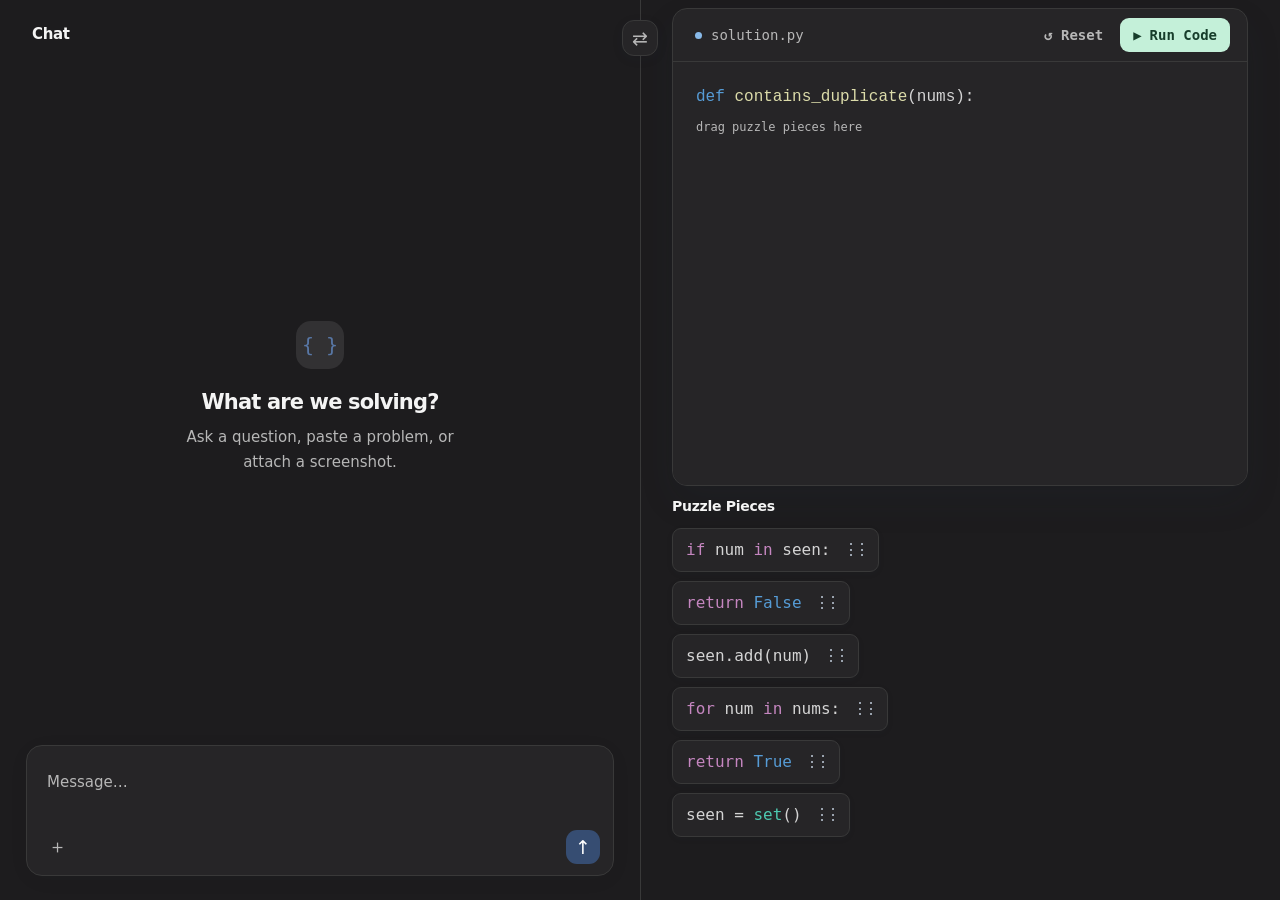
==== commit b92e1a45: "Match reference typography and Python colors across puzzle pieces" ====
--- a/index.html
+++ b/index.html
@@ -7,7 +7,7 @@
   <meta name="description" content="A minimal Python reconstruction puzzle with chat and a runnable editor.">
   <title>DSA Puzzle</title>
   <style>
-    :root{color-scheme:dark;font-family:Inter,ui-sans-serif,system-ui,-apple-system,BlinkMacSystemFont,"Segoe UI",sans-serif;color:#e7e6e8;background:#1d1c1e;font-synthesis:none}
+    :root{color-scheme:dark;font-family:Inter,ui-sans-serif,system-ui,-apple-system,BlinkMacSystemFont,"Segoe UI",sans-serif;color:#f4f4f4;background:#1d1c1e;font-synthesis:none}
     *{box-sizing:border-box}html,body{margin:0;width:100%;height:100%;overflow:hidden}button,textarea{font:inherit}button{cursor:pointer}
     .app{position:relative;display:grid;grid-template-columns:minmax(0,1fr) minmax(0,1fr);height:100dvh;width:100%;isolation:isolate}
     .app:before{content:"";position:absolute;left:50%;top:0;bottom:0;width:1px;background:#393939;z-index:2;pointer-events:none}
@@ -15,78 +15,80 @@
     .chat-pane{background:#1d1c1e;order:1}.work-pane{background:#1d1c1e;order:2}
     .app.swapped .chat-pane{order:2}.app.swapped .work-pane{order:1}
     .pane-header{height:68px;min-height:68px;display:flex;align-items:center;justify-content:space-between;padding:0 32px;gap:12px}
-    .heading{font-weight:650;font-size:15px;letter-spacing:-.025em}.muted{color:#8a96a8;font-size:12px}
-    .connection{display:flex;align-items:center;gap:7px;color:#97a0ad;font-size:12px}
+    .heading{font-weight:650;font-size:15px;letter-spacing:-.025em}.muted{color:#8a96a8;font-size:14px}
+    .connection{display:flex;align-items:center;gap:7px;color:#97a0ad;font-size:14px}
     .connection:before{content:"";width:6px;height:6px;border-radius:50%;background:#c6ccd5}
-    .swap-btn{position:absolute;top:20px;left:50%;transform:translateX(-50%);width:36px;height:36px;z-index:4;display:grid;place-items:center;background:#262527;color:#b7b5b9;border:1px solid #393939;border-radius:12px;box-shadow:0 3px 12px #16294a12;font-size:19px;line-height:1;transition:background .15s,transform .15s}
+    .swap-btn{position:absolute;top:20px;left:50%;transform:translateX(-50%);width:36px;height:36px;z-index:4;display:grid;place-items:center;background:#262527;color:#b7b7b7;border:1px solid #393939;border-radius:12px;box-shadow:0 3px 12px #16294a12;font-size:19px;line-height:1;transition:background .15s,transform .15s}
     .swap-btn:hover{background:#323133;transform:translateX(-50%) scale(1.06)}.swap-btn:focus-visible,.piece:focus-visible,.icon-btn:focus-visible,.run-btn:focus-visible{outline:3px solid #9abefa;outline-offset:3px}
     .chat-log{flex:1;min-height:0;overflow-y:auto;display:flex;flex-direction:column;padding:24px 32px 18px;gap:16px}
-    .chat-empty{margin:auto;text-align:center;color:#b7b5b9;max-width:310px;padding-bottom:24px}
+    .chat-empty{margin:auto;text-align:center;color:#b7b7b7;max-width:310px;padding-bottom:24px}
     .chat-empty .mark{margin:0 auto 20px;width:48px;height:48px;display:grid;place-items:center;border-radius:15px;background:#323133;color:#5877a6;font-family:ui-monospace,SFMono-Regular,Consolas,monospace;font-size:20px}
-    .chat-empty h1{font-size:21px;line-height:1.3;color:#e7e6e8;letter-spacing:-.04em;font-weight:650;margin:0 0 9px}.chat-empty p{margin:0;font-size:13px;line-height:1.65;color:#b7b5b9}
-    .message{max-width:87%;align-self:flex-end;border-radius:15px 15px 4px 15px;background:#323133;padding:12px 15px;color:#e7e6e8;font-size:13px;line-height:1.55;white-space:pre-wrap;overflow-wrap:anywhere}
+    .chat-empty h1{font-size:21px;line-height:1.3;color:#f4f4f4;letter-spacing:-.04em;font-weight:650;margin:0 0 9px}.chat-empty p{margin:0;font-size:15px;line-height:1.65;color:#b7b7b7}
+    .message{max-width:87%;align-self:flex-end;border-radius:15px 15px 4px 15px;background:#323133;padding:12px 15px;color:#f4f4f4;font-size:15px;line-height:1.55;white-space:pre-wrap;overflow-wrap:anywhere}
     .message img{display:block;width:100%;max-width:310px;max-height:250px;object-fit:contain;border-radius:9px;margin-top:8px}
-    .message img:first-child{margin-top:0}.chat-note{align-self:center;text-align:center;color:#b7b5b9;font-size:12px;line-height:1.5;max-width:300px;margin-top:5px}
+    .message img:first-child{margin-top:0}.chat-note{align-self:center;text-align:center;color:#b7b7b7;font-size:14px;line-height:1.5;max-width:300px;margin-top:5px}
     .composer-wrap{padding:0 26px 24px}.composer{border:1px solid #393939;background:#262527;border-radius:16px;box-shadow:0 4px 24px #1d314a08;padding:10px}
-    .composer textarea{resize:none;border:0;outline:0;background:transparent;width:100%;padding:8px 10px;min-height:64px;max-height:180px;line-height:1.6;font-size:13px;color:#e7e6e8}
-    .composer textarea::placeholder{color:#a5afbd}.composer-actions{display:flex;justify-content:space-between;align-items:center;padding:0 3px 1px}
-    .icon-btn{display:grid;place-items:center;border:0;background:transparent;color:#b7b5b9;width:34px;height:34px;border-radius:10px;font-size:19px}
+    .composer textarea{resize:none;border:0;outline:0;background:transparent;width:100%;padding:8px 10px;min-height:64px;max-height:180px;line-height:1.6;font-size:15px;color:#f4f4f4}
+    .composer textarea::placeholder{color:#b7b7b7}.composer-actions{display:flex;justify-content:space-between;align-items:center;padding:0 3px 1px}
+    .icon-btn{display:grid;place-items:center;border:0;background:transparent;color:#b7b7b7;width:34px;height:34px;border-radius:10px;font-size:19px}
     .icon-btn:hover{background:#323133}.send-btn{background:#364d72;color:white;border-radius:11px}.send-btn:hover{background:#2a4163}
-    .attachments{display:flex;align-items:center;gap:8px;margin:0 4px 6px;font-size:12px;color:#b7b5b9}
+    .attachments{display:flex;align-items:center;gap:8px;margin:0 4px 6px;font-size:14px;color:#b7b7b7}
     .attachment-thumb{width:32px;height:32px;object-fit:cover;border-radius:6px;border:1px solid #393939}.attachment-name{overflow:hidden;white-space:nowrap;text-overflow:ellipsis;max-width:200px}
-    .remove-attachment{border:0;background:#323133;color:#b7b5b9;width:23px;height:23px;border-radius:8px}
+    .remove-attachment{border:0;background:#323133;color:#b7b7b7;width:23px;height:23px;border-radius:8px}
     .work-scroll{overflow-y:auto;min-height:0;flex:1;padding:8px 32px 30px}
     .editor-shell{border-radius:15px;overflow:hidden;border:1px solid #393939;background:#262527;box-shadow:0 16px 36px #1c304618}
-    .editor-top{height:53px;border-bottom:1px solid #393939;display:flex;align-items:center;justify-content:space-between;padding:0 17px 0 22px;color:#9eafc7;font-family:ui-monospace,SFMono-Regular,Consolas,monospace;font-size:12px}
+    .editor-top{height:53px;border-bottom:1px solid #393939;display:flex;align-items:center;justify-content:space-between;padding:0 17px 0 22px;color:#b7b7b7;font-family:ui-monospace,SFMono-Regular,Consolas,monospace;font-size:14px}
     .editor-title{display:flex;align-items:center;gap:9px}.file-dot{width:7px;height:7px;border-radius:50%;background:#88b9e8}
-    .run-btn{border:0;display:flex;align-items:center;gap:8px;background:#c4f0d9;color:#173d2b;border-radius:9px;padding:9px 13px;font-family:inherit;font-size:12px;font-weight:700}
+    .run-btn{border:0;display:flex;align-items:center;gap:8px;background:#c4f0d9;color:#173d2b;border-radius:9px;padding:9px 13px;font-family:inherit;font-size:14px;font-weight:700}
     .run-btn:hover{background:#a6e7c5}.run-btn:disabled{opacity:.7;cursor:wait}
     .editor-area{height:clamp(300px,47vh,620px);min-height:260px;position:relative;background:#262527}
-    .code-font{font:13.5px/26px ui-monospace,SFMono-Regular,Menlo,Consolas,"Liberation Mono",monospace;tab-size:4;letter-spacing:0}
+    .code-font{font:16px/26px ui-monospace,SFMono-Regular,Menlo,Consolas,"Liberation Mono",monospace;tab-size:4;letter-spacing:0}
     .highlight,.editor-input{position:absolute;inset:0;margin:0;padding:21px 23px;border:0;width:100%;height:100%;white-space:pre;overflow:auto}
-    .highlight{pointer-events:none;color:#dce6f5;scrollbar-width:none}.highlight::-webkit-scrollbar{display:none}
+    .highlight{pointer-events:none;color:#d4d4d4;scrollbar-width:none}.highlight::-webkit-scrollbar{display:none}
     .editor-input{z-index:1;resize:none;background:transparent;outline:none;color:transparent;-webkit-text-fill-color:transparent;caret-color:#f8fbff;overflow-wrap:normal}
     .editor-input::selection{background:#647da67a}.editor-area.drag-over{background:#323133}
     .editor-area.drag-over:after{content:"Drop to insert line";position:absolute;right:18px;bottom:16px;border-radius:8px;background:#35557c;color:#e9f2ff;font-size:11px;padding:7px 10px;z-index:3;pointer-events:none}
     .drop-guide{position:absolute;left:23px;right:23px;height:2px;background:#8bd9f7;box-shadow:0 0 8px #8bd9f7a0;z-index:3;pointer-events:none;display:none}
-    .token-keyword{color:#b9a1fd}.token-constant{color:#f6b973}.token-function{color:#86d6ef}.token-string{color:#a7dbaf}.token-comment{color:#667c98}.token-number{color:#e5bc7d}
-    .feedback{min-height:24px;margin:16px 2px 5px;color:#b7b5b9;font-size:12px;line-height:1.5;white-space:pre-wrap;overflow-wrap:anywhere}
+    .token-keyword{color:#c586c0}.token-declaration,.token-constant{color:#569cd6}
+    .token-function{color:#dcdcaa}.token-type{color:#4dc9b0}
+    .token-string{color:#ce9178}.token-comment{color:#83a872}.token-number{color:#b5cea8}
+    .feedback{min-height:24px;margin:16px 2px 5px;color:#b7b7b7;font-size:14px;line-height:1.5;white-space:pre-wrap;overflow-wrap:anywhere}
     .feedback:empty{min-height:0;margin:0}
     .feedback.success{color:#89d9b0}.feedback.failure{color:#fa98a3}.feedback.loading{color:#9bbdec}
     .bank{margin-top:12px}.bank-heading{display:flex;align-items:baseline;gap:10px;justify-content:space-between;margin-bottom:14px}
-    .bank-heading h2{font-size:14px;font-weight:650;letter-spacing:-.02em;margin:0;color:#e7e6e8}.bank-count{font-size:11px;color:#98a3b2}
+    .bank-heading h2{font-size:14px;font-weight:650;letter-spacing:-.02em;margin:0;color:#f4f4f4}.bank-count{font-size:11px;color:#98a3b2}
     .pieces{display:flex;flex-direction:column;align-items:flex-start;gap:9px;min-height:16px}
-    .piece{width:auto;max-width:100%;display:flex;align-items:center;text-align:left;gap:12px;border:1px solid #393939;background:#262527;color:#e7e6e8;border-radius:9px;padding:10px 13px;font:13px/22px ui-monospace,SFMono-Regular,Menlo,Consolas,monospace;box-shadow:0 2px 6px #1e2f4610;cursor:grab;transition:border-color .1s,box-shadow .1s;touch-action:manipulation}
+    .piece{width:auto;max-width:100%;display:flex;align-items:center;text-align:left;gap:12px;border:1px solid #393939;background:#262527;color:#d4d4d4;border-radius:9px;padding:10px 13px;font:16px/22px ui-monospace,SFMono-Regular,Menlo,Consolas,monospace;box-shadow:0 2px 6px #1e2f4610;cursor:grab;transition:border-color .1s,box-shadow .1s;touch-action:manipulation}
     /* Keep drag grips toward the outer edge of the viewport as the panes swap. */
     .app:not(.swapped) .pieces .piece{flex-direction:row-reverse}
     .app.swapped .pieces .piece{flex-direction:row}
     .piece:hover{border-color:#95b1d2;box-shadow:0 3px 10px #1e2f4618}.piece:active{cursor:grabbing}.piece.dragging{opacity:.35}
     .grip{color:#b4becc;font-size:16px;letter-spacing:-5px;flex:0 0 15px}.piece-code{white-space:pre;overflow-x:auto;scrollbar-width:thin;min-width:0}
-    .bank-empty{font-size:12px;color:#9aa6b5;padding:8px 0}
+    .bank-empty{font-size:14px;color:#9aa6b5;padding:8px 0}
     @media(max-width:750px){.app{grid-template-columns:minmax(0,1fr);grid-template-rows:1fr 1fr}.app:before{top:50%;bottom:auto;left:0;right:0;width:auto;height:1px}.pane{min-height:0}.chat-pane{order:1}.work-pane{order:2}.app.swapped .chat-pane{order:2}.app.swapped .work-pane{order:1}.swap-btn{top:50%;left:50%;transform:translate(-50%,-50%);font-size:17px}.swap-btn:hover{transform:translate(-50%,-50%) scale(1.06)}.pane-header{height:52px;min-height:52px;padding:0 19px}.chat-log{padding:12px 18px}.chat-empty{padding:12px 0}.composer-wrap{padding:0 15px 13px}.composer textarea{min-height:42px}.work-scroll{padding:6px 17px 20px}.editor-area{height:260px}.connection{font-size:10px}}
     @media(prefers-reduced-motion:reduce){*{transition:none!important}}
 
     /* Read-only reconstruction editor; pieces are movable on mouse and touch. */
     .editor-actions{display:flex;align-items:center;gap:12px}
-    .reset-btn{font-size:12px;font-weight:600;color:#b3c1d3;border:0;border-radius:8px;background:transparent;padding:8px 5px}
+    .reset-btn{font-size:14px;font-weight:600;color:#b7b7b7;border:0;border-radius:8px;background:transparent;padding:8px 5px}
     .reset-btn:hover{color:#ecf3ff;background:#323133}
     .editor-area{overflow:auto;overscroll-behavior:contain;touch-action:pan-y}
     .code-stack{padding:20px 23px;min-height:100%}
     .fixed-line,.assembled-line{height:30px;line-height:30px;white-space:pre}
-    .fixed-line{color:#dce6f5;user-select:none}
-    .assembled-line{width:max-content;max-width:none;min-width:0;padding:0 6px;border-radius:6px;cursor:grab;user-select:none;-webkit-user-select:none;-webkit-touch-callout:none;touch-action:none;color:#dce6f5;box-sizing:content-box}
+    .fixed-line{color:#d4d4d4;user-select:none}
+    .assembled-line{width:max-content;max-width:none;min-width:0;padding:0 6px;border-radius:6px;cursor:grab;user-select:none;-webkit-user-select:none;-webkit-touch-callout:none;touch-action:none;color:#d4d4d4;box-sizing:content-box}
     .assembled-line:hover,.assembled-line:focus-visible{background:#323133;outline:none}
     .assembled-line:active{cursor:grabbing}
     .assembled-line.drag-source{opacity:.27}
     .assembled-line .code-text{display:inline-block;pointer-events:none}
-    .editor-landing{font:12px/30px ui-monospace,SFMono-Regular,Menlo,Consolas,monospace;color:#b7b5b9;min-height:30px;user-select:none}
+    .editor-landing{font:12px/30px ui-monospace,SFMono-Regular,Menlo,Consolas,monospace;color:#b7b7b7;min-height:30px;user-select:none}
     .editor-landing.has-lines{color:transparent}
     .drop-guide{left:21px;right:21px;border-radius:2px;z-index:3}
     .indent-guide{position:absolute;top:0;bottom:0;width:0;border-left:2px dashed #8bd9f7;filter:drop-shadow(0 0 3px #8bd9f790);pointer-events:none;display:none;z-index:3}
     .piece{touch-action:none;user-select:none;-webkit-user-select:none;-webkit-touch-callout:none}
-    .drag-ghost{position:fixed;z-index:1000;pointer-events:none;padding:7px 12px;border:1px solid #9bb6d6;border-radius:8px;background:#323133;color:#e7e6e8;font:13px/22px ui-monospace,SFMono-Regular,Menlo,Consolas,monospace;white-space:pre;box-shadow:0 12px 30px #18283e30;max-width:85vw;overflow:hidden}
+    .drag-ghost{position:fixed;z-index:1000;pointer-events:none;padding:7px 12px;border:1px solid #9bb6d6;border-radius:8px;background:#323133;color:#d4d4d4;font:16px/22px ui-monospace,SFMono-Regular,Menlo,Consolas,monospace;white-space:pre;box-shadow:0 12px 30px #18283e30;max-width:85vw;overflow:hidden}
     .reset-btn:focus-visible,.assembled-line:focus-visible{outline:2px solid #a9d6fd;outline-offset:1px}
-    @media(max-width:750px){.code-stack{padding:17px 16px}.editor-landing{font-size:11px}.editor-actions{gap:5px}.reset-btn{padding:7px 3px}}
+    @media(max-width:750px){.code-stack{padding:17px 16px}.editor-landing{font-size:13px}.editor-actions{gap:5px}.reset-btn{padding:7px 3px}}
   </style>
 </head>
 <body>
@@ -172,14 +174,14 @@
     function codeOrigin(){return stack.getBoundingClientRect().left+parseFloat(getComputedStyle(stack).paddingLeft);}
     function snappedLevel(x,offset){return Math.max(1,Math.min(8,Math.round((x-offset-codeOrigin())/indentStep())));}
     function escapeHTML(s){return String(s).replace(/[&<>"']/g,function(c){return {"&":"&amp;","<":"&lt;",">":"&gt;",'"':"&quot;","'":"&#39;"}[c];});}
-    var pythonTokens=/(#[^\n]*|"(?:\\.|[^"\\])*"|'(?:\\.|[^'\\])*'|\b(?:def|return|if|else|elif|for|while|in|not|and|or|pass|import|from|as|break|continue)\b|\b(?:True|False|None)\b|\b(?:set|range|len|print|enumerate|max|min|list|dict)\b|\b\d+\b)/g;
+    var pythonTokens=/(?<comment>#[^\n]*)|(?<string>"(?:\\.|[^"\\])*"|'(?:\\.|[^'\\])*')|(?<declaration>\b(?:def|class)\b)|(?<function>(?<=\bdef\s+)[A-Za-z_]\w*)|(?<type>(?<=\bclass\s+)[A-Za-z_]\w*|\b(?:set|list|dict|int|float|str|bool|tuple|List|Dict|Set|Tuple)\b)|(?<constant>\b(?:True|False|None)\b)|(?<keyword>\b(?:return|if|else|elif|for|while|in|not|and|or|pass|import|from|as|break|continue)\b)|(?<builtin>\b(?:range|len|print|enumerate|max|min)\b)|(?<number>\b\d+\b)/g;
     function colorize(src){
-      var out="",pos=0,match;
-      pythonTokens.lastIndex=0;
-      while((match=pythonTokens.exec(src))!==null){
+      var out="",pos=0;
+      for(var match of src.matchAll(pythonTokens)){
+        var kind=Object.keys(match.groups).find(function(key){return match.groups[key]!==undefined;});
         out+=escapeHTML(src.slice(pos,match.index));
-        var token=match[0],kind=token[0]==="#"?"comment":token[0]==="'"||token[0]==='"'?"string":/^\d/.test(token)?"number":/^(True|False|None)$/.test(token)?"constant":/^(set|range|len|print|enumerate|max|min|list|dict)$/.test(token)?"function":"keyword";
-        out+='<span class="token-'+kind+'">'+escapeHTML(token)+'</span>';pos=match.index+token.length;
+        out+='<span class="token-'+(kind==="builtin"?"function":kind)+'">'+escapeHTML(match[0])+'</span>';
+        pos=match.index+match[0].length;
       }
       return out+escapeHTML(src.slice(pos));
     }
@@ -210,7 +212,7 @@
         var btn=document.createElement("button");btn.type="button";btn.className="piece";
         btn.setAttribute("aria-label","Drag "+piece.text.trim()+" into the editor");
         var grip=document.createElement("span");grip.className="grip";grip.textContent="⋮⋮";grip.setAttribute("aria-hidden","true");
-        var label=document.createElement("span");label.className="piece-code";label.textContent=piece.text.trimStart();
+        var label=document.createElement("span");label.className="piece-code";label.innerHTML=colorize(piece.text.trimStart());
         btn.append(grip,label);
         btn.addEventListener("pointerdown",function(e){prepareDrag(e,"bank",piece.id);});
         // Placement requires a drag (mouse) or touch-and-hold drag (mobile).
@@ -277,7 +279,7 @@
     function beginDrag(){
       if(!active||active.started)return;
       active.started=true;ghost=document.createElement("div");ghost.className="drag-ghost";
-      ghost.textContent=pieceById(active.id).text.trimStart();document.body.appendChild(ghost);
+      ghost.innerHTML=colorize(pieceById(active.id).text.trimStart());document.body.appendChild(ghost);
       if(active.source==="editor"){var src=board.querySelector('[data-id="'+active.id+'"]');if(src)src.classList.add("drag-source");}
       updateGhost();scrollFrame=requestAnimationFrame(dragAutoscroll);
     }
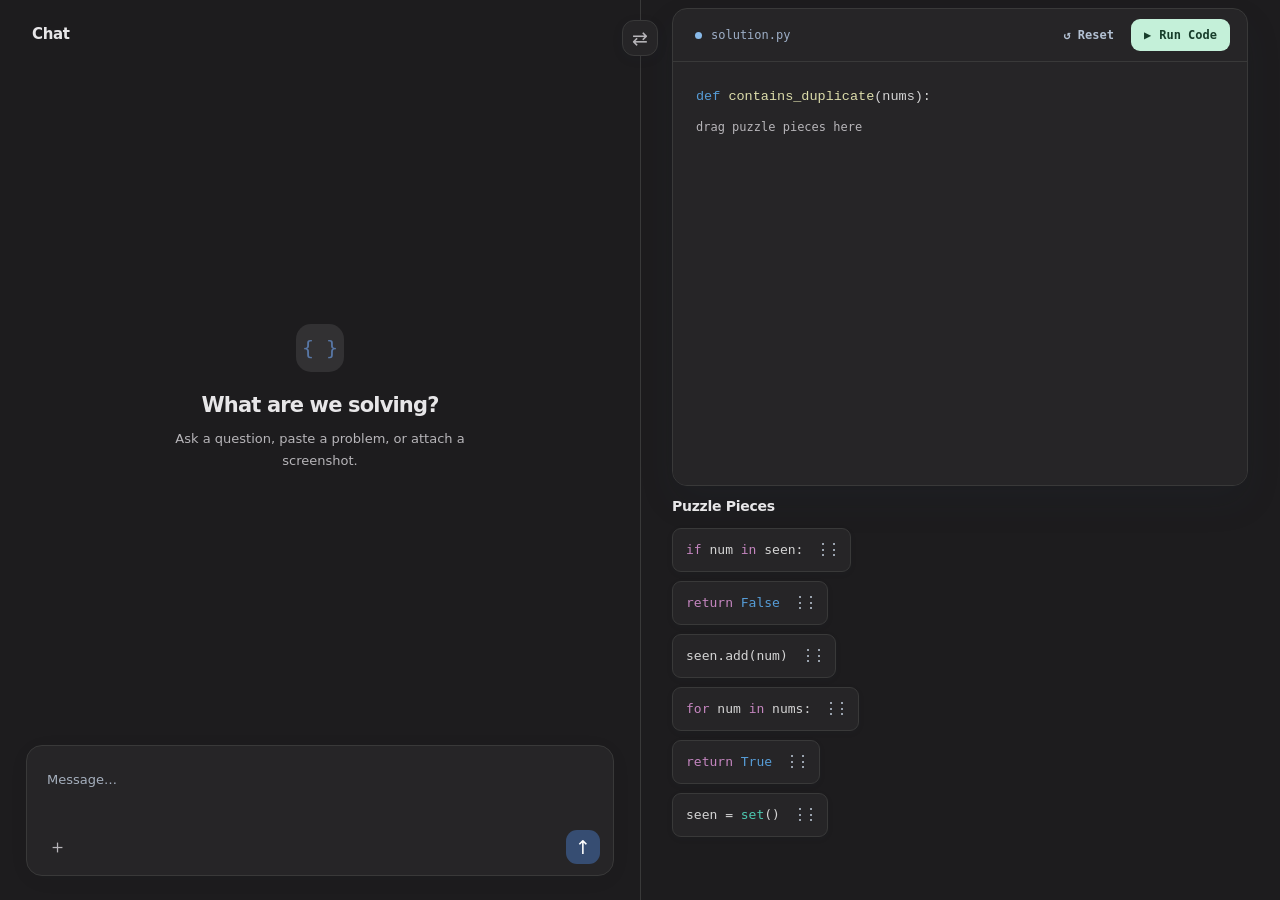
==== commit 1bfb7846: "Limit reference styling to puzzle code colors" ====
--- a/index.html
+++ b/index.html
@@ -7,7 +7,7 @@
   <meta name="description" content="A minimal Python reconstruction puzzle with chat and a runnable editor.">
   <title>DSA Puzzle</title>
   <style>
-    :root{color-scheme:dark;font-family:Inter,ui-sans-serif,system-ui,-apple-system,BlinkMacSystemFont,"Segoe UI",sans-serif;color:#f4f4f4;background:#1d1c1e;font-synthesis:none}
+    :root{color-scheme:dark;font-family:Inter,ui-sans-serif,system-ui,-apple-system,BlinkMacSystemFont,"Segoe UI",sans-serif;color:#e7e6e8;background:#1d1c1e;font-synthesis:none}
     *{box-sizing:border-box}html,body{margin:0;width:100%;height:100%;overflow:hidden}button,textarea{font:inherit}button{cursor:pointer}
     .app{position:relative;display:grid;grid-template-columns:minmax(0,1fr) minmax(0,1fr);height:100dvh;width:100%;isolation:isolate}
     .app:before{content:"";position:absolute;left:50%;top:0;bottom:0;width:1px;background:#393939;z-index:2;pointer-events:none}
@@ -15,34 +15,34 @@
     .chat-pane{background:#1d1c1e;order:1}.work-pane{background:#1d1c1e;order:2}
     .app.swapped .chat-pane{order:2}.app.swapped .work-pane{order:1}
     .pane-header{height:68px;min-height:68px;display:flex;align-items:center;justify-content:space-between;padding:0 32px;gap:12px}
-    .heading{font-weight:650;font-size:15px;letter-spacing:-.025em}.muted{color:#8a96a8;font-size:14px}
-    .connection{display:flex;align-items:center;gap:7px;color:#97a0ad;font-size:14px}
+    .heading{font-weight:650;font-size:15px;letter-spacing:-.025em}.muted{color:#8a96a8;font-size:12px}
+    .connection{display:flex;align-items:center;gap:7px;color:#97a0ad;font-size:12px}
     .connection:before{content:"";width:6px;height:6px;border-radius:50%;background:#c6ccd5}
-    .swap-btn{position:absolute;top:20px;left:50%;transform:translateX(-50%);width:36px;height:36px;z-index:4;display:grid;place-items:center;background:#262527;color:#b7b7b7;border:1px solid #393939;border-radius:12px;box-shadow:0 3px 12px #16294a12;font-size:19px;line-height:1;transition:background .15s,transform .15s}
+    .swap-btn{position:absolute;top:20px;left:50%;transform:translateX(-50%);width:36px;height:36px;z-index:4;display:grid;place-items:center;background:#262527;color:#b7b5b9;border:1px solid #393939;border-radius:12px;box-shadow:0 3px 12px #16294a12;font-size:19px;line-height:1;transition:background .15s,transform .15s}
     .swap-btn:hover{background:#323133;transform:translateX(-50%) scale(1.06)}.swap-btn:focus-visible,.piece:focus-visible,.icon-btn:focus-visible,.run-btn:focus-visible{outline:3px solid #9abefa;outline-offset:3px}
     .chat-log{flex:1;min-height:0;overflow-y:auto;display:flex;flex-direction:column;padding:24px 32px 18px;gap:16px}
-    .chat-empty{margin:auto;text-align:center;color:#b7b7b7;max-width:310px;padding-bottom:24px}
+    .chat-empty{margin:auto;text-align:center;color:#b7b5b9;max-width:310px;padding-bottom:24px}
     .chat-empty .mark{margin:0 auto 20px;width:48px;height:48px;display:grid;place-items:center;border-radius:15px;background:#323133;color:#5877a6;font-family:ui-monospace,SFMono-Regular,Consolas,monospace;font-size:20px}
-    .chat-empty h1{font-size:21px;line-height:1.3;color:#f4f4f4;letter-spacing:-.04em;font-weight:650;margin:0 0 9px}.chat-empty p{margin:0;font-size:15px;line-height:1.65;color:#b7b7b7}
-    .message{max-width:87%;align-self:flex-end;border-radius:15px 15px 4px 15px;background:#323133;padding:12px 15px;color:#f4f4f4;font-size:15px;line-height:1.55;white-space:pre-wrap;overflow-wrap:anywhere}
+    .chat-empty h1{font-size:21px;line-height:1.3;color:#e7e6e8;letter-spacing:-.04em;font-weight:650;margin:0 0 9px}.chat-empty p{margin:0;font-size:13px;line-height:1.65;color:#b7b5b9}
+    .message{max-width:87%;align-self:flex-end;border-radius:15px 15px 4px 15px;background:#323133;padding:12px 15px;color:#e7e6e8;font-size:13px;line-height:1.55;white-space:pre-wrap;overflow-wrap:anywhere}
     .message img{display:block;width:100%;max-width:310px;max-height:250px;object-fit:contain;border-radius:9px;margin-top:8px}
-    .message img:first-child{margin-top:0}.chat-note{align-self:center;text-align:center;color:#b7b7b7;font-size:14px;line-height:1.5;max-width:300px;margin-top:5px}
+    .message img:first-child{margin-top:0}.chat-note{align-self:center;text-align:center;color:#b7b5b9;font-size:12px;line-height:1.5;max-width:300px;margin-top:5px}
     .composer-wrap{padding:0 26px 24px}.composer{border:1px solid #393939;background:#262527;border-radius:16px;box-shadow:0 4px 24px #1d314a08;padding:10px}
-    .composer textarea{resize:none;border:0;outline:0;background:transparent;width:100%;padding:8px 10px;min-height:64px;max-height:180px;line-height:1.6;font-size:15px;color:#f4f4f4}
-    .composer textarea::placeholder{color:#b7b7b7}.composer-actions{display:flex;justify-content:space-between;align-items:center;padding:0 3px 1px}
-    .icon-btn{display:grid;place-items:center;border:0;background:transparent;color:#b7b7b7;width:34px;height:34px;border-radius:10px;font-size:19px}
+    .composer textarea{resize:none;border:0;outline:0;background:transparent;width:100%;padding:8px 10px;min-height:64px;max-height:180px;line-height:1.6;font-size:13px;color:#e7e6e8}
+    .composer textarea::placeholder{color:#a5afbd}.composer-actions{display:flex;justify-content:space-between;align-items:center;padding:0 3px 1px}
+    .icon-btn{display:grid;place-items:center;border:0;background:transparent;color:#b7b5b9;width:34px;height:34px;border-radius:10px;font-size:19px}
     .icon-btn:hover{background:#323133}.send-btn{background:#364d72;color:white;border-radius:11px}.send-btn:hover{background:#2a4163}
-    .attachments{display:flex;align-items:center;gap:8px;margin:0 4px 6px;font-size:14px;color:#b7b7b7}
+    .attachments{display:flex;align-items:center;gap:8px;margin:0 4px 6px;font-size:12px;color:#b7b5b9}
     .attachment-thumb{width:32px;height:32px;object-fit:cover;border-radius:6px;border:1px solid #393939}.attachment-name{overflow:hidden;white-space:nowrap;text-overflow:ellipsis;max-width:200px}
-    .remove-attachment{border:0;background:#323133;color:#b7b7b7;width:23px;height:23px;border-radius:8px}
+    .remove-attachment{border:0;background:#323133;color:#b7b5b9;width:23px;height:23px;border-radius:8px}
     .work-scroll{overflow-y:auto;min-height:0;flex:1;padding:8px 32px 30px}
     .editor-shell{border-radius:15px;overflow:hidden;border:1px solid #393939;background:#262527;box-shadow:0 16px 36px #1c304618}
-    .editor-top{height:53px;border-bottom:1px solid #393939;display:flex;align-items:center;justify-content:space-between;padding:0 17px 0 22px;color:#b7b7b7;font-family:ui-monospace,SFMono-Regular,Consolas,monospace;font-size:14px}
+    .editor-top{height:53px;border-bottom:1px solid #393939;display:flex;align-items:center;justify-content:space-between;padding:0 17px 0 22px;color:#9eafc7;font-family:ui-monospace,SFMono-Regular,Consolas,monospace;font-size:12px}
     .editor-title{display:flex;align-items:center;gap:9px}.file-dot{width:7px;height:7px;border-radius:50%;background:#88b9e8}
-    .run-btn{border:0;display:flex;align-items:center;gap:8px;background:#c4f0d9;color:#173d2b;border-radius:9px;padding:9px 13px;font-family:inherit;font-size:14px;font-weight:700}
+    .run-btn{border:0;display:flex;align-items:center;gap:8px;background:#c4f0d9;color:#173d2b;border-radius:9px;padding:9px 13px;font-family:inherit;font-size:12px;font-weight:700}
     .run-btn:hover{background:#a6e7c5}.run-btn:disabled{opacity:.7;cursor:wait}
     .editor-area{height:clamp(300px,47vh,620px);min-height:260px;position:relative;background:#262527}
-    .code-font{font:16px/26px ui-monospace,SFMono-Regular,Menlo,Consolas,"Liberation Mono",monospace;tab-size:4;letter-spacing:0}
+    .code-font{font:13.5px/26px ui-monospace,SFMono-Regular,Menlo,Consolas,"Liberation Mono",monospace;tab-size:4;letter-spacing:0}
     .highlight,.editor-input{position:absolute;inset:0;margin:0;padding:21px 23px;border:0;width:100%;height:100%;white-space:pre;overflow:auto}
     .highlight{pointer-events:none;color:#d4d4d4;scrollbar-width:none}.highlight::-webkit-scrollbar{display:none}
     .editor-input{z-index:1;resize:none;background:transparent;outline:none;color:transparent;-webkit-text-fill-color:transparent;caret-color:#f8fbff;overflow-wrap:normal}
@@ -52,25 +52,25 @@
     .token-keyword{color:#c586c0}.token-declaration,.token-constant{color:#569cd6}
     .token-function{color:#dcdcaa}.token-type{color:#4dc9b0}
     .token-string{color:#ce9178}.token-comment{color:#83a872}.token-number{color:#b5cea8}
-    .feedback{min-height:24px;margin:16px 2px 5px;color:#b7b7b7;font-size:14px;line-height:1.5;white-space:pre-wrap;overflow-wrap:anywhere}
+    .feedback{min-height:24px;margin:16px 2px 5px;color:#b7b5b9;font-size:12px;line-height:1.5;white-space:pre-wrap;overflow-wrap:anywhere}
     .feedback:empty{min-height:0;margin:0}
     .feedback.success{color:#89d9b0}.feedback.failure{color:#fa98a3}.feedback.loading{color:#9bbdec}
     .bank{margin-top:12px}.bank-heading{display:flex;align-items:baseline;gap:10px;justify-content:space-between;margin-bottom:14px}
-    .bank-heading h2{font-size:14px;font-weight:650;letter-spacing:-.02em;margin:0;color:#f4f4f4}.bank-count{font-size:11px;color:#98a3b2}
+    .bank-heading h2{font-size:14px;font-weight:650;letter-spacing:-.02em;margin:0;color:#e7e6e8}.bank-count{font-size:11px;color:#98a3b2}
     .pieces{display:flex;flex-direction:column;align-items:flex-start;gap:9px;min-height:16px}
-    .piece{width:auto;max-width:100%;display:flex;align-items:center;text-align:left;gap:12px;border:1px solid #393939;background:#262527;color:#d4d4d4;border-radius:9px;padding:10px 13px;font:16px/22px ui-monospace,SFMono-Regular,Menlo,Consolas,monospace;box-shadow:0 2px 6px #1e2f4610;cursor:grab;transition:border-color .1s,box-shadow .1s;touch-action:manipulation}
+    .piece{width:auto;max-width:100%;display:flex;align-items:center;text-align:left;gap:12px;border:1px solid #393939;background:#262527;color:#d4d4d4;border-radius:9px;padding:10px 13px;font:13px/22px ui-monospace,SFMono-Regular,Menlo,Consolas,monospace;box-shadow:0 2px 6px #1e2f4610;cursor:grab;transition:border-color .1s,box-shadow .1s;touch-action:manipulation}
     /* Keep drag grips toward the outer edge of the viewport as the panes swap. */
     .app:not(.swapped) .pieces .piece{flex-direction:row-reverse}
     .app.swapped .pieces .piece{flex-direction:row}
     .piece:hover{border-color:#95b1d2;box-shadow:0 3px 10px #1e2f4618}.piece:active{cursor:grabbing}.piece.dragging{opacity:.35}
     .grip{color:#b4becc;font-size:16px;letter-spacing:-5px;flex:0 0 15px}.piece-code{white-space:pre;overflow-x:auto;scrollbar-width:thin;min-width:0}
-    .bank-empty{font-size:14px;color:#9aa6b5;padding:8px 0}
+    .bank-empty{font-size:12px;color:#9aa6b5;padding:8px 0}
     @media(max-width:750px){.app{grid-template-columns:minmax(0,1fr);grid-template-rows:1fr 1fr}.app:before{top:50%;bottom:auto;left:0;right:0;width:auto;height:1px}.pane{min-height:0}.chat-pane{order:1}.work-pane{order:2}.app.swapped .chat-pane{order:2}.app.swapped .work-pane{order:1}.swap-btn{top:50%;left:50%;transform:translate(-50%,-50%);font-size:17px}.swap-btn:hover{transform:translate(-50%,-50%) scale(1.06)}.pane-header{height:52px;min-height:52px;padding:0 19px}.chat-log{padding:12px 18px}.chat-empty{padding:12px 0}.composer-wrap{padding:0 15px 13px}.composer textarea{min-height:42px}.work-scroll{padding:6px 17px 20px}.editor-area{height:260px}.connection{font-size:10px}}
     @media(prefers-reduced-motion:reduce){*{transition:none!important}}
 
     /* Read-only reconstruction editor; pieces are movable on mouse and touch. */
     .editor-actions{display:flex;align-items:center;gap:12px}
-    .reset-btn{font-size:14px;font-weight:600;color:#b7b7b7;border:0;border-radius:8px;background:transparent;padding:8px 5px}
+    .reset-btn{font-size:12px;font-weight:600;color:#b3c1d3;border:0;border-radius:8px;background:transparent;padding:8px 5px}
     .reset-btn:hover{color:#ecf3ff;background:#323133}
     .editor-area{overflow:auto;overscroll-behavior:contain;touch-action:pan-y}
     .code-stack{padding:20px 23px;min-height:100%}
@@ -81,14 +81,14 @@
     .assembled-line:active{cursor:grabbing}
     .assembled-line.drag-source{opacity:.27}
     .assembled-line .code-text{display:inline-block;pointer-events:none}
-    .editor-landing{font:12px/30px ui-monospace,SFMono-Regular,Menlo,Consolas,monospace;color:#b7b7b7;min-height:30px;user-select:none}
+    .editor-landing{font:12px/30px ui-monospace,SFMono-Regular,Menlo,Consolas,monospace;color:#b7b5b9;min-height:30px;user-select:none}
     .editor-landing.has-lines{color:transparent}
     .drop-guide{left:21px;right:21px;border-radius:2px;z-index:3}
     .indent-guide{position:absolute;top:0;bottom:0;width:0;border-left:2px dashed #8bd9f7;filter:drop-shadow(0 0 3px #8bd9f790);pointer-events:none;display:none;z-index:3}
     .piece{touch-action:none;user-select:none;-webkit-user-select:none;-webkit-touch-callout:none}
-    .drag-ghost{position:fixed;z-index:1000;pointer-events:none;padding:7px 12px;border:1px solid #9bb6d6;border-radius:8px;background:#323133;color:#d4d4d4;font:16px/22px ui-monospace,SFMono-Regular,Menlo,Consolas,monospace;white-space:pre;box-shadow:0 12px 30px #18283e30;max-width:85vw;overflow:hidden}
+    .drag-ghost{position:fixed;z-index:1000;pointer-events:none;padding:7px 12px;border:1px solid #9bb6d6;border-radius:8px;background:#323133;color:#d4d4d4;font:13px/22px ui-monospace,SFMono-Regular,Menlo,Consolas,monospace;white-space:pre;box-shadow:0 12px 30px #18283e30;max-width:85vw;overflow:hidden}
     .reset-btn:focus-visible,.assembled-line:focus-visible{outline:2px solid #a9d6fd;outline-offset:1px}
-    @media(max-width:750px){.code-stack{padding:17px 16px}.editor-landing{font-size:13px}.editor-actions{gap:5px}.reset-btn{padding:7px 3px}}
+    @media(max-width:750px){.code-stack{padding:17px 16px}.editor-landing{font-size:11px}.editor-actions{gap:5px}.reset-btn{padding:7px 3px}}
   </style>
 </head>
 <body>
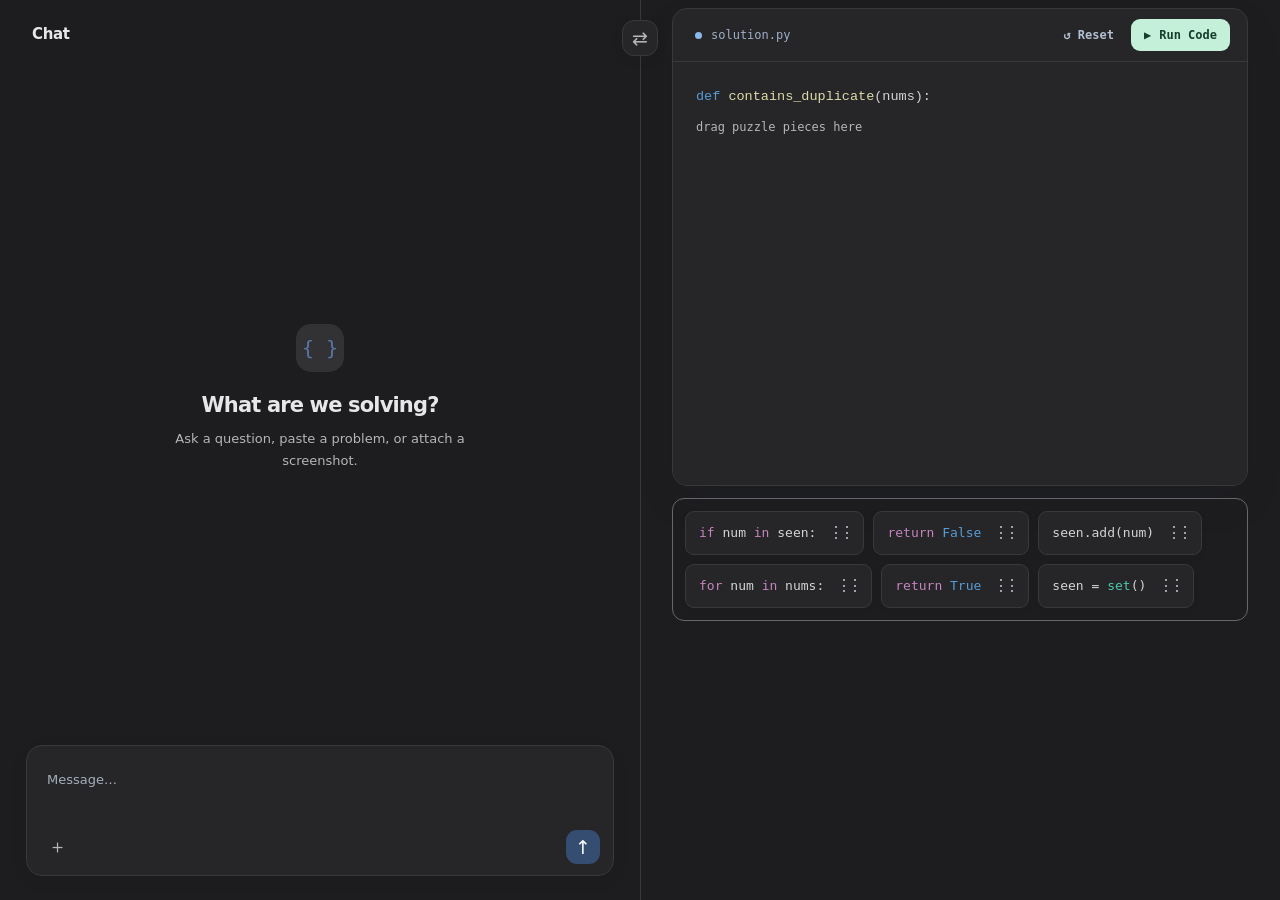
==== commit 4ebec367: "Wrap puzzle pieces across a bordered, heading-free bank" ====
--- a/index.html
+++ b/index.html
@@ -55,9 +55,18 @@
     .feedback{min-height:24px;margin:16px 2px 5px;color:#b7b5b9;font-size:12px;line-height:1.5;white-space:pre-wrap;overflow-wrap:anywhere}
     .feedback:empty{min-height:0;margin:0}
     .feedback.success{color:#89d9b0}.feedback.failure{color:#fa98a3}.feedback.loading{color:#9bbdec}
-    .bank{margin-top:12px}.bank-heading{display:flex;align-items:baseline;gap:10px;justify-content:space-between;margin-bottom:14px}
-    .bank-heading h2{font-size:14px;font-weight:650;letter-spacing:-.02em;margin:0;color:#e7e6e8}.bank-count{font-size:11px;color:#98a3b2}
-    .pieces{display:flex;flex-direction:column;align-items:flex-start;gap:9px;min-height:16px}
+    .pieces{
+      display:flex;
+      flex-flow:row wrap;
+      align-items:flex-start;
+      gap:9px;
+      margin-top:12px;
+      padding:12px;
+      min-height:52px;
+      border:1px solid #68666c;
+      border-radius:12px;
+    }
+    .pieces > .piece{flex:0 0 auto}
     .piece{width:auto;max-width:100%;display:flex;align-items:center;text-align:left;gap:12px;border:1px solid #393939;background:#262527;color:#d4d4d4;border-radius:9px;padding:10px 13px;font:13px/22px ui-monospace,SFMono-Regular,Menlo,Consolas,monospace;box-shadow:0 2px 6px #1e2f4610;cursor:grab;transition:border-color .1s,box-shadow .1s;touch-action:manipulation}
     /* Keep drag grips toward the outer edge of the viewport as the panes swap. */
     .app:not(.swapped) .pieces .piece{flex-direction:row-reverse}
@@ -131,10 +140,7 @@
           </div>
         </div>
         <div class="feedback" id="feedback" role="status" aria-live="polite"></div>
-        <section class="bank" aria-label="Puzzle pieces">
-          <div class="bank-heading"><h2>Puzzle Pieces</h2></div>
-          <div class="pieces" id="pieces"></div>
-        </section>
+        <section class="pieces" id="pieces" aria-label="Puzzle pieces"></section>
       </div>
     </section>
     <button class="swap-btn" id="swap-btn" type="button" aria-label="Swap chat and editor sides" title="Swap sides">⇄</button>
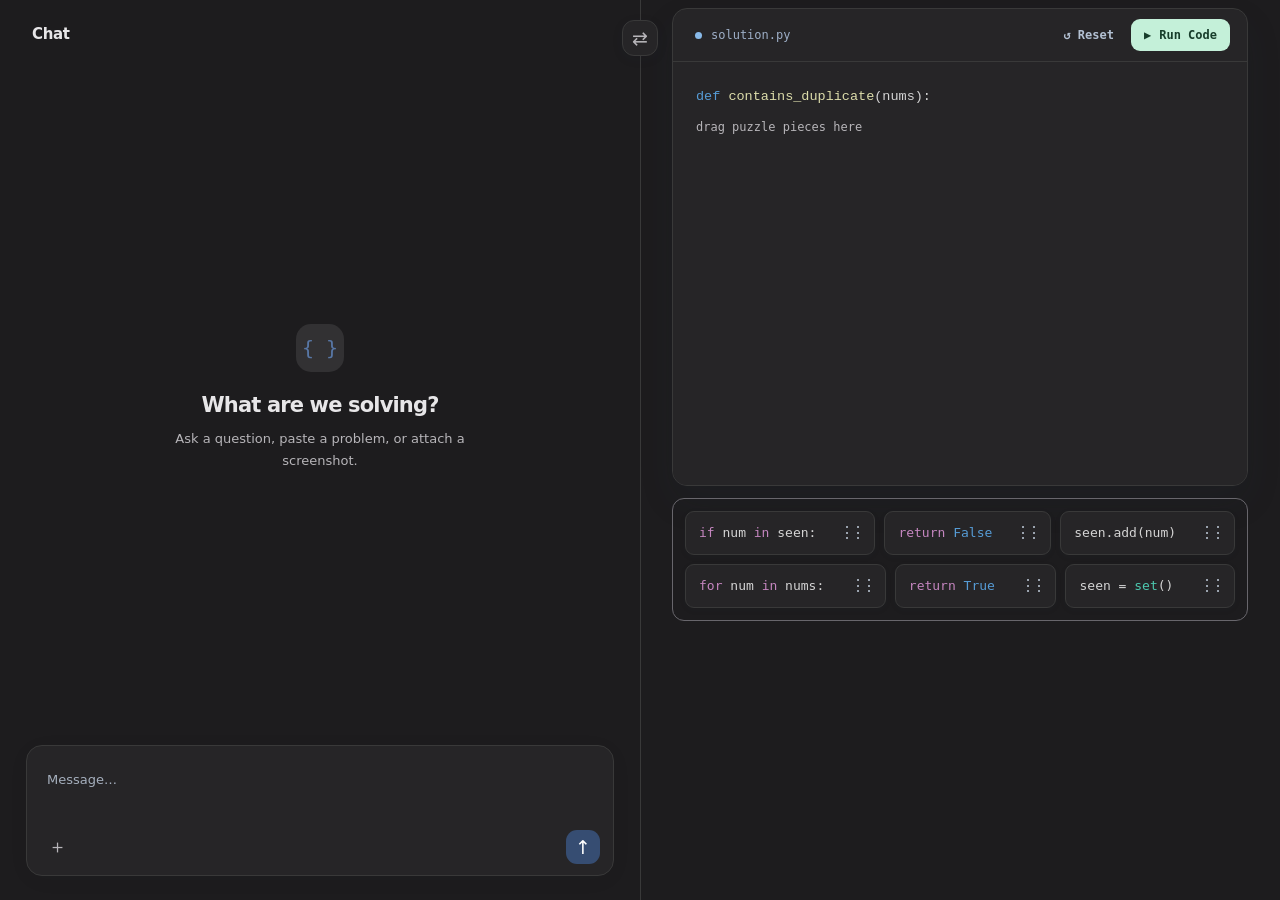
==== commit 15c4988e: "Expand each row of bank pieces to fill the available width" ====
--- a/index.html
+++ b/index.html
@@ -66,7 +66,7 @@
       border:1px solid #68666c;
       border-radius:12px;
     }
-    .pieces > .piece{flex:0 0 auto}
+    .pieces > .piece{flex:1 0 auto;justify-content:space-between}
     .piece{width:auto;max-width:100%;display:flex;align-items:center;text-align:left;gap:12px;border:1px solid #393939;background:#262527;color:#d4d4d4;border-radius:9px;padding:10px 13px;font:13px/22px ui-monospace,SFMono-Regular,Menlo,Consolas,monospace;box-shadow:0 2px 6px #1e2f4610;cursor:grab;transition:border-color .1s,box-shadow .1s;touch-action:manipulation}
     /* Keep drag grips toward the outer edge of the viewport as the panes swap. */
     .app:not(.swapped) .pieces .piece{flex-direction:row-reverse}
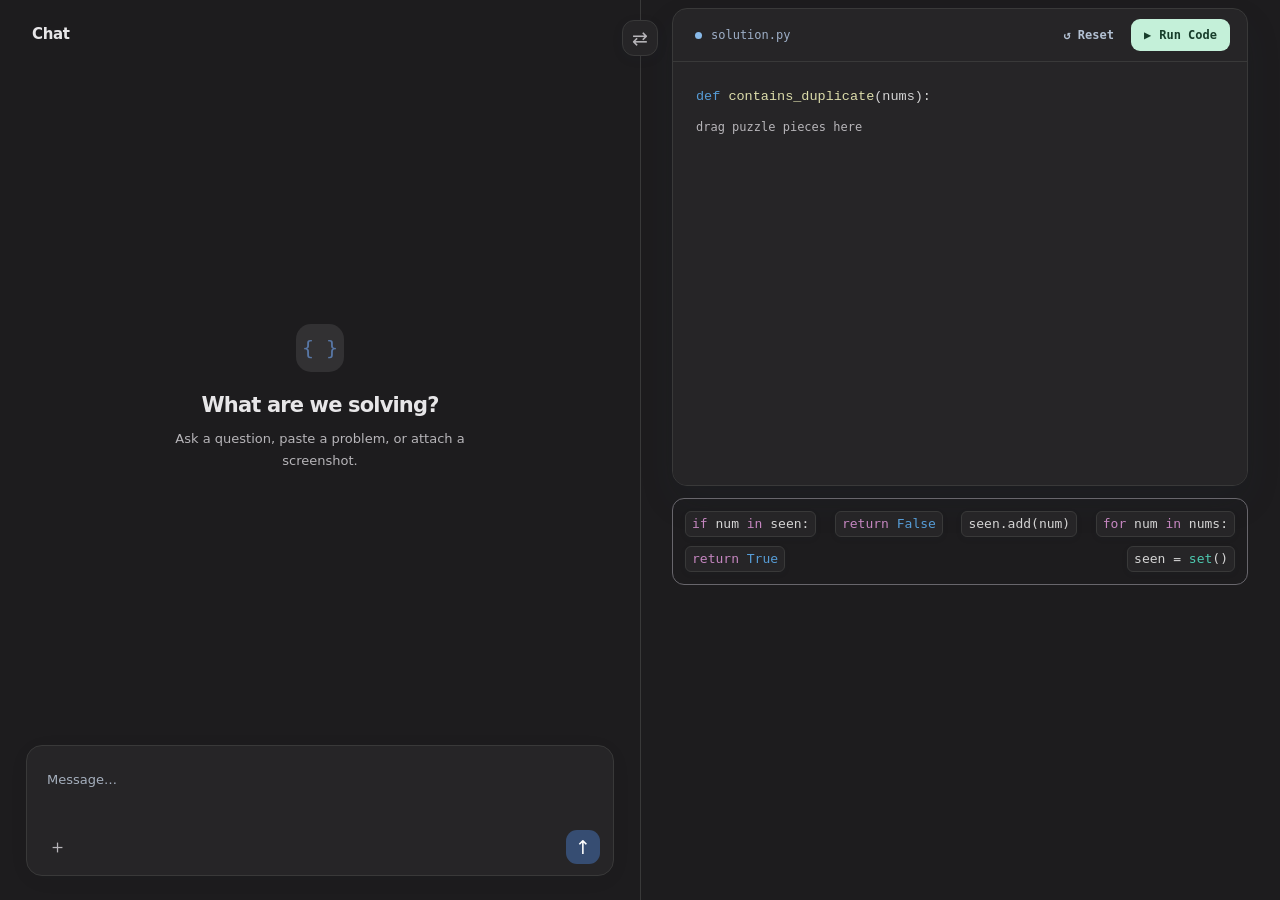
==== commit 3e2738b2: "Keep bank pieces compact and distribute spacing between them" ====
--- a/index.html
+++ b/index.html
@@ -58,6 +58,7 @@
     .pieces{
       display:flex;
       flex-flow:row wrap;
+      justify-content:space-between;
       align-items:flex-start;
       gap:9px;
       margin-top:12px;
@@ -66,13 +67,10 @@
       border:1px solid #68666c;
       border-radius:12px;
     }
-    .pieces > .piece{flex:1 0 auto;justify-content:space-between}
-    .piece{width:auto;max-width:100%;display:flex;align-items:center;text-align:left;gap:12px;border:1px solid #393939;background:#262527;color:#d4d4d4;border-radius:9px;padding:10px 13px;font:13px/22px ui-monospace,SFMono-Regular,Menlo,Consolas,monospace;box-shadow:0 2px 6px #1e2f4610;cursor:grab;transition:border-color .1s,box-shadow .1s;touch-action:manipulation}
-    /* Keep drag grips toward the outer edge of the viewport as the panes swap. */
-    .app:not(.swapped) .pieces .piece{flex-direction:row-reverse}
-    .app.swapped .pieces .piece{flex-direction:row}
+    .pieces > .piece{flex:0 0 auto}
+    .piece{width:auto;max-width:100%;display:flex;align-items:center;text-align:left;border:1px solid #393939;background:#262527;color:#d4d4d4;border-radius:6px;padding:3px 6px;font:13px/18px ui-monospace,SFMono-Regular,Menlo,Consolas,monospace;box-shadow:0 2px 6px #1e2f4610;cursor:grab;transition:border-color .1s,box-shadow .1s;touch-action:manipulation}
     .piece:hover{border-color:#95b1d2;box-shadow:0 3px 10px #1e2f4618}.piece:active{cursor:grabbing}.piece.dragging{opacity:.35}
-    .grip{color:#b4becc;font-size:16px;letter-spacing:-5px;flex:0 0 15px}.piece-code{white-space:pre;overflow-x:auto;scrollbar-width:thin;min-width:0}
+    .piece-code{white-space:pre;overflow-x:auto;scrollbar-width:thin;min-width:0}
     .bank-empty{font-size:12px;color:#9aa6b5;padding:8px 0}
     @media(max-width:750px){.app{grid-template-columns:minmax(0,1fr);grid-template-rows:1fr 1fr}.app:before{top:50%;bottom:auto;left:0;right:0;width:auto;height:1px}.pane{min-height:0}.chat-pane{order:1}.work-pane{order:2}.app.swapped .chat-pane{order:2}.app.swapped .work-pane{order:1}.swap-btn{top:50%;left:50%;transform:translate(-50%,-50%);font-size:17px}.swap-btn:hover{transform:translate(-50%,-50%) scale(1.06)}.pane-header{height:52px;min-height:52px;padding:0 19px}.chat-log{padding:12px 18px}.chat-empty{padding:12px 0}.composer-wrap{padding:0 15px 13px}.composer textarea{min-height:42px}.work-scroll{padding:6px 17px 20px}.editor-area{height:260px}.connection{font-size:10px}}
     @media(prefers-reduced-motion:reduce){*{transition:none!important}}
@@ -217,9 +215,8 @@
       remaining.forEach(function(piece){
         var btn=document.createElement("button");btn.type="button";btn.className="piece";
         btn.setAttribute("aria-label","Drag "+piece.text.trim()+" into the editor");
-        var grip=document.createElement("span");grip.className="grip";grip.textContent="⋮⋮";grip.setAttribute("aria-hidden","true");
         var label=document.createElement("span");label.className="piece-code";label.innerHTML=colorize(piece.text.trimStart());
-        btn.append(grip,label);
+        btn.appendChild(label);
         btn.addEventListener("pointerdown",function(e){prepareDrag(e,"bank",piece.id);});
         // Placement requires a drag (mouse) or touch-and-hold drag (mobile).
         bank.appendChild(btn);
